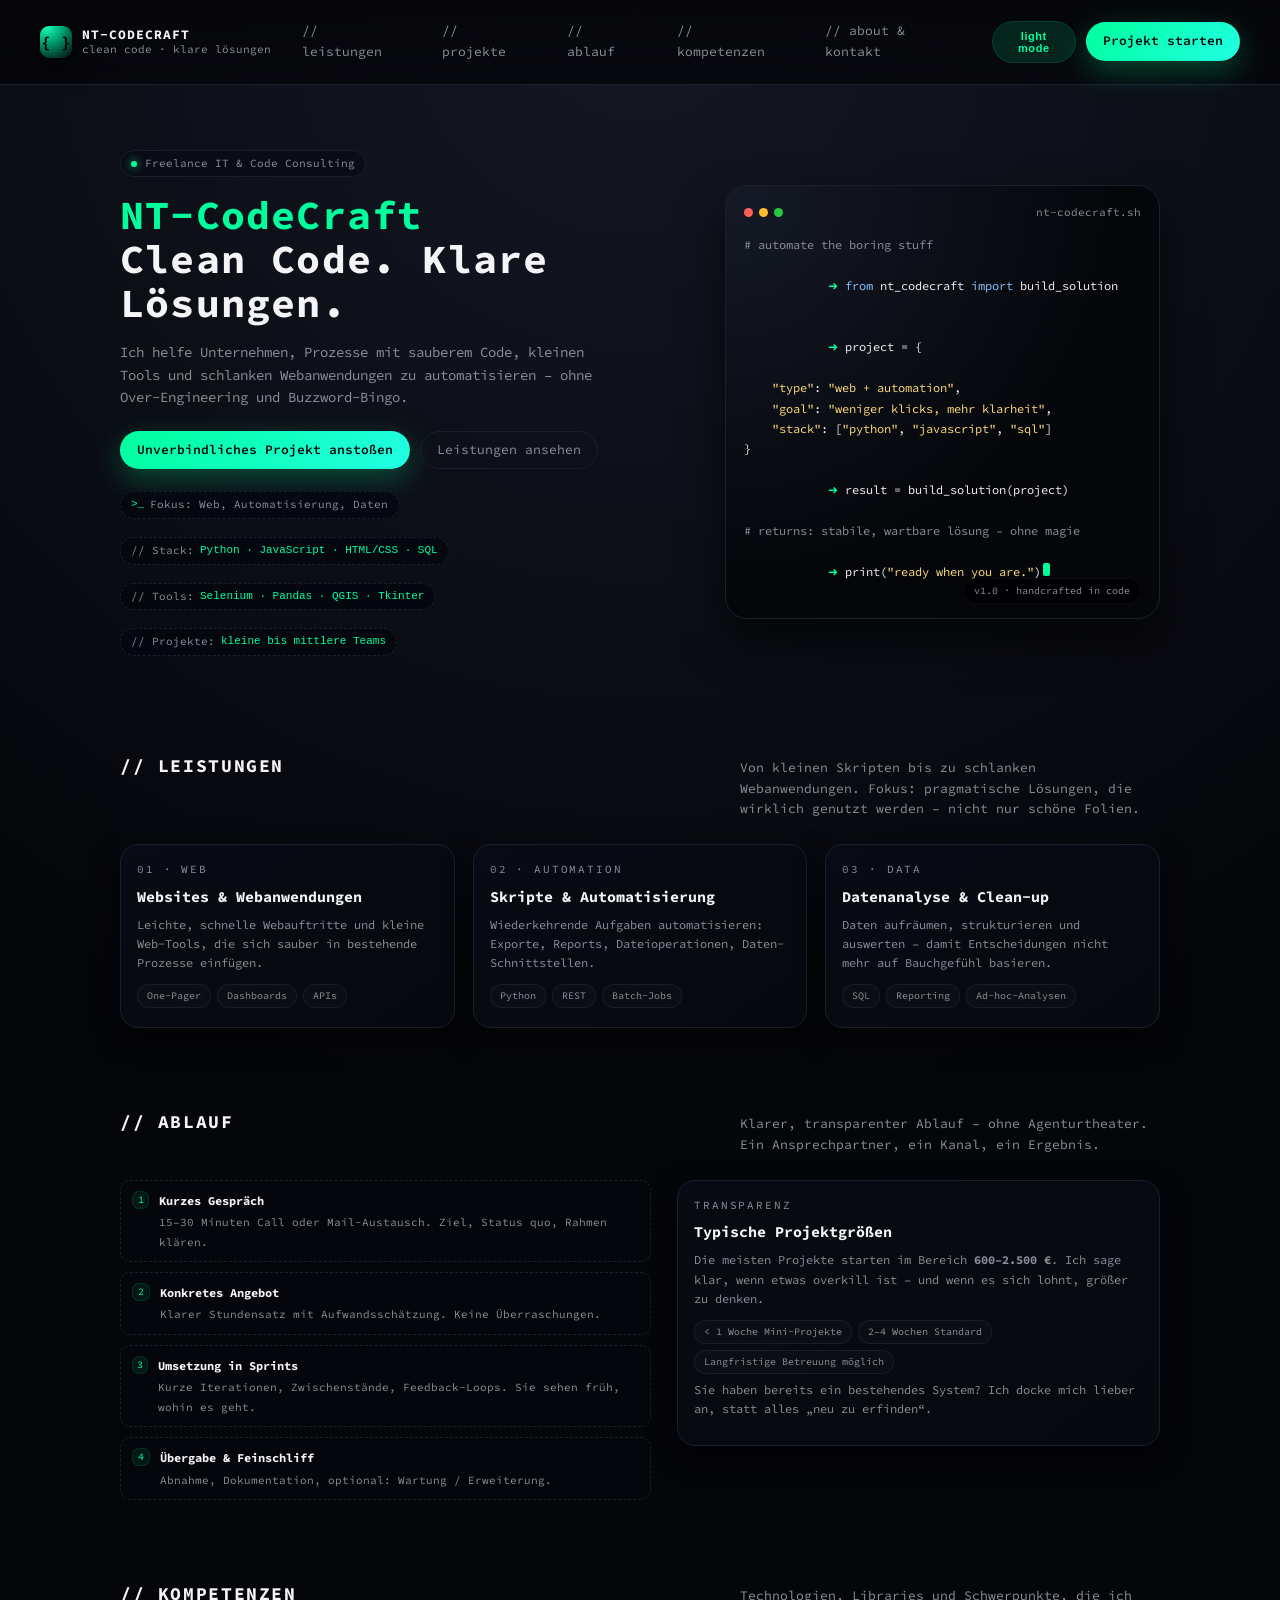
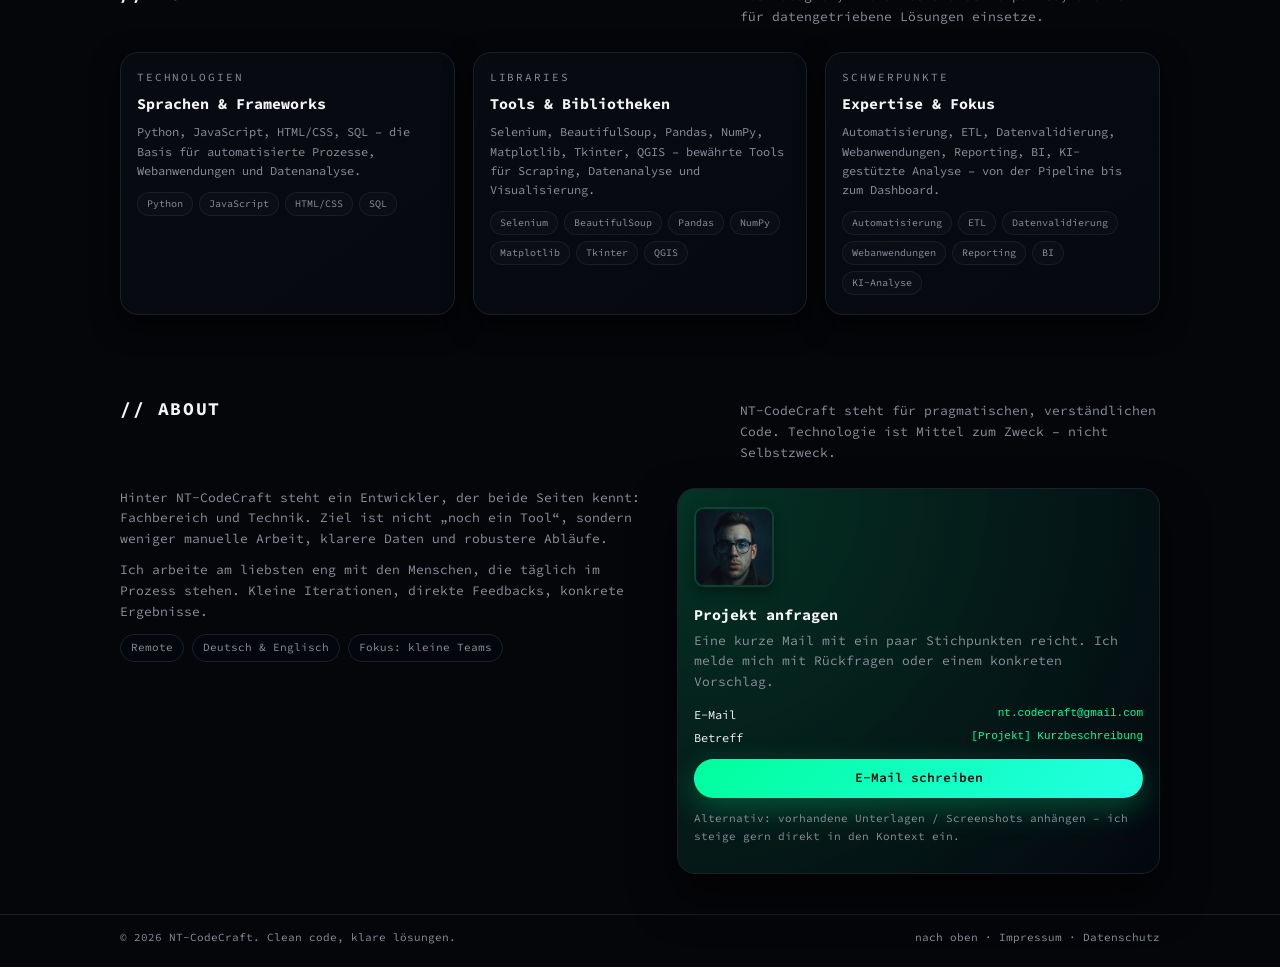
==== index.html @ ef944d5b "Add new 'projekte.html' page and enhance theme management in index.html Created a new 'projekte.html" ====
<!DOCTYPE html>
<html lang="de">
<head>
  <meta charset="UTF-8" />
  <title>NT-CodeCraft – Clean Code. Klare Lösungen.</title>
  <meta name="viewport" content="width=device-width, initial-scale=1" />
  <!-- Programmierer-Schriftart -->
  <link href="https://fonts.googleapis.com/css2?family=Source+Code+Pro:wght@300;400;500;600&display=swap" rel="stylesheet">

  <style>
    :root {
      --bg: #05060a;
      --bg-alt: #0c0f16;
      --accent: #00ff9c;
      --accent-soft: rgba(0, 255, 156, 0.12);
      --text: #f5f5f7;
      --muted: #8b8f9c;
      --border: #1b1f2b;
      --error: #ff4b81;
      --shadow-soft: 0 22px 45px rgba(0, 0, 0, 0.65);
      --radius-lg: 18px;
      --radius-md: 10px;
      --radius-pill: 999px;
      --container: 1080px;
    }

    [data-theme="light"] {
      --bg: #fafbfc;
      --bg-alt: #ffffff;
      --accent: #00875a;
      --accent-soft: rgba(0, 135, 90, 0.15);
      --text: #0f172a;
      --muted: #475569;
      --border: #cbd5e1;
      --error: #dc2626;
      --shadow-soft: 0 22px 45px rgba(0, 0, 0, 0.08);
    }

    * {
      box-sizing: border-box;
      margin: 0;
      padding: 0;
    }

    html, body {
      scroll-behavior: smooth;
      background: radial-gradient(circle at top, #141824 0, #05060a 42%);
      color: var(--text);
      font-family: "Source Code Pro", SFMono-Regular, Menlo, Monaco, Consolas, "Liberation Mono", "Courier New", monospace;
      transition: background 0.3s ease, color 0.3s ease;
    }

    [data-theme="light"] html,
    [data-theme="light"] body {
      background: radial-gradient(circle at top, #f0f4f8 0, #fafbfc 42%);
    }

    body {
      line-height: 1.6;
    }

    a {
      color: inherit;
      text-decoration: none;
    }

    img {
      max-width: 100%;
      display: block;
    }

    /* Layout */

    .container {
      max-width: var(--container);
      margin: 0 auto;
      padding: 0 20px;
    }

    header {
      position: sticky;
      top: 0;
      z-index: 20;
      backdrop-filter: blur(14px);
      background: linear-gradient(to bottom, rgba(5, 6, 10, 0.94), rgba(5, 6, 10, 0.78));
      border-bottom: 1px solid var(--border);
      transition: background 0.3s ease, border-color 0.3s ease;
    }

    header .container {
      max-width: 100%;
      padding: 0 40px;
    }

    [data-theme="light"] header {
      background: linear-gradient(to bottom, rgba(250, 251, 252, 0.94), rgba(250, 251, 252, 0.78));
    }

    .nav {
      display: flex;
      align-items: center;
      justify-content: space-between;
      padding: 14px 0;
      gap: 20px;
      min-width: 0;
    }

    .nav-left {
      display: flex;
      align-items: center;
      gap: 10px;
      flex-shrink: 0;
      min-width: 0;
    }

    .logo-mark {
      width: 32px;
      height: 32px;
      border-radius: 9px;
      background: radial-gradient(circle at 20% 0, #22ffc0, #00b07b 36%, #020308 100%);
      display: flex;
      align-items: center;
      justify-content: center;
      font-weight: 700;
      font-size: 16px;
      color: #020308;
      box-shadow: 0 0 0 1px rgba(0, 0, 0, 0.7), 0 10px 25px rgba(0, 0, 0, 0.7);
      cursor: pointer;
      transition: transform 0.2s ease-out;
      flex-shrink: 0;
      text-decoration: none;
      line-height: 1;
    }

    .logo-mark:hover {
      transform: scale(1.05);
    }

    .logo-text {
      display: flex;
      flex-direction: column;
      font-size: 13px;
      line-height: 1.2;
      cursor: pointer;
      transition: opacity 0.2s ease-out;
      text-decoration: none;
      flex-shrink: 0;
    }

    .logo-text:hover {
      opacity: 0.8;
    }

    .logo-text strong {
      letter-spacing: 0.08em;
      text-transform: uppercase;
    }

    .logo-text span {
      color: var(--muted);
      font-size: 11px;
    }

    .nav-links {
      display: flex;
      gap: 20px;
      font-size: 13px;
    }

    .nav-links a {
      padding: 6px 10px;
      border-radius: var(--radius-pill);
      color: var(--muted);
      border: 1px solid transparent;
      transition: 0.18s ease-out;
      text-transform: lowercase;
    }

    .nav-links a:hover {
      color: var(--text);
      border-color: var(--border);
      background: rgba(255, 255, 255, 0.02);
    }

    .nav-cta {
      display: flex;
      gap: 10px;
      align-items: center;
    }

    .theme-toggle {
      padding: 8px 16px;
      border-radius: var(--radius-pill);
      border: 1px solid var(--accent-soft);
      background: var(--accent-soft);
      color: var(--accent);
      display: flex;
      align-items: center;
      justify-content: center;
      cursor: pointer;
      transition: all 0.2s ease-out;
      font-size: 11px;
      text-transform: lowercase;
      font-weight: 600;
      letter-spacing: 0.05em;
      -webkit-tap-highlight-color: transparent;
    }

    .theme-toggle:hover {
      background: var(--accent);
      color: var(--bg);
      border-color: var(--accent);
      transform: translateY(-1px);
      box-shadow: 0 4px 12px rgba(0, 255, 156, 0.3);
    }

    [data-theme="light"] .theme-toggle {
      background: var(--accent-soft);
      color: var(--accent);
      border-color: var(--accent-soft);
    }

    [data-theme="light"] .theme-toggle:hover {
      background: var(--accent);
      color: var(--bg-alt);
      border-color: var(--accent);
      box-shadow: 0 4px 12px rgba(0, 135, 90, 0.3);
    }

    .btn {
      display: inline-flex;
      align-items: center;
      justify-content: center;
      padding: 8px 16px;
      border-radius: var(--radius-pill);
      font-size: 13px;
      border: 1px solid transparent;
      cursor: pointer;
      background: none;
      color: var(--text);
      transition: 0.2s ease-out;
      white-space: nowrap;
      -webkit-tap-highlight-color: transparent;
      touch-action: manipulation;
    }

    .btn-primary {
      background: linear-gradient(135deg, #00ff9c, #22ffe4);
      color: #020308;
      box-shadow: 0 10px 30px rgba(0, 255, 156, 0.26);
      font-weight: 600;
    }

    .btn-primary:hover {
      transform: translateY(-1px) scale(1.01);
      box-shadow: 0 15px 40px rgba(0, 255, 156, 0.32);
    }

    .btn-ghost {
      border-color: var(--border);
      color: var(--muted);
    }

    .btn-ghost:hover {
      background: rgba(255, 255, 255, 0.03);
      color: var(--text);
    }

    /* Hero */

    .hero {
      padding: 64px 0 56px;
    }

    .hero-grid {
      display: grid;
      grid-template-columns: minmax(0, 1.3fr) minmax(0, 1fr);
      gap: 40px;
      align-items: center;
    }

    .eyebrow {
      display: inline-flex;
      align-items: center;
      gap: 8px;
      padding: 4px 10px;
      border-radius: var(--radius-pill);
      font-size: 11px;
      border: 1px solid var(--border);
      color: var(--muted);
      background: rgba(9, 12, 22, 0.9);
      margin-bottom: 16px;
      transition: background 0.3s ease, border-color 0.3s ease;
    }

    [data-theme="light"] .eyebrow {
      background: rgba(240, 244, 248, 0.9);
    }

    .eyebrow-dot {
      width: 6px;
      height: 6px;
      border-radius: 999px;
      background: var(--accent);
      box-shadow: 0 0 10px rgba(0, 255, 156, 0.9);
    }

    .hero h1 {
      font-size: clamp(32px, 4vw, 40px);
      line-height: 1.1;
      margin-bottom: 16px;
      letter-spacing: 0.03em;
    }

    .hero h1 span {
      color: var(--accent);
    }

    .hero-sub {
      font-size: 14px;
      color: var(--muted);
      max-width: 480px;
      margin-bottom: 22px;
    }

    .hero-actions {
      display: flex;
      flex-wrap: wrap;
      gap: 10px;
      margin-bottom: 22px;
    }

    .hero-meta {
      display: flex;
      flex-wrap: wrap;
      gap: 18px;
      font-size: 11px;
      color: var(--muted);
    }

    .hero-meta span {
      display: inline-flex;
      align-items: center;
      gap: 6px;
      padding: 4px 10px;
      border-radius: var(--radius-pill);
      border: 1px dashed var(--border);
      background: rgba(4, 7, 15, 0.8);
      transition: background 0.3s ease, border-color 0.3s ease;
    }

    [data-theme="light"] .hero-meta span {
      background: rgba(241, 245, 249, 0.9);
    }

    .hero-meta code {
      font-size: 11px;
      color: var(--accent);
    }

    /* Hero terminal card */

    .hero-terminal {
      background: radial-gradient(circle at 0 0, #151a27, #05060a 65%);
      border-radius: 22px;
      border: 1px solid var(--border);
      box-shadow: var(--shadow-soft);
      padding: 18px 18px 16px;
      position: relative;
      overflow: hidden;
      transition: background 0.3s ease, border-color 0.3s ease, box-shadow 0.3s ease;
    }

    [data-theme="light"] .hero-terminal {
      background: radial-gradient(circle at 0 0, #e5e7eb, #fafbfc 65%);
    }

    .terminal-header {
      display: flex;
      align-items: center;
      justify-content: space-between;
      margin-bottom: 14px;
      font-size: 11px;
      color: var(--muted);
    }

    .traffic-lights {
      display: flex;
      gap: 6px;
    }

    .traffic-lights span {
      width: 9px;
      height: 9px;
      border-radius: 999px;
      background: #2a2f3e;
    }

    .traffic-lights span:nth-child(1) { background: #ff5f57; }
    .traffic-lights span:nth-child(2) { background: #febc2e; }
    .traffic-lights span:nth-child(3) { background: #28c840; }

    .terminal-body {
      font-size: 12px;
      line-height: 1.7;
      font-family: inherit;
    }

    .line {
      display: block;
      white-space: pre-wrap;
    }

    .prompt {
      color: var(--accent);
    }

    .comment {
      color: var(--muted);
    }

    .keyword {
      color: #8ac6ff;
    }

    [data-theme="light"] .keyword {
      color: #0369a1;
    }

    .string {
      color: #ffdd7c;
    }

    [data-theme="light"] .string {
      color: #b45309;
    }

    .accent {
      color: var(--accent);
    }

    .cursor {
      display: inline-block;
      width: 7px;
      height: 13px;
      background: var(--accent);
      margin-left: 2px;
      border-radius: 2px;
      animation: blink 1.1s steps(1) infinite;
    }

    [data-theme="light"] .cursor {
      background: var(--accent);
    }

    @keyframes blink {
      0%, 60% { opacity: 1; }
      61%, 100% { opacity: 0; }
    }

    .terminal-footer-badge {
      position: absolute;
      right: 18px;
      bottom: 14px;
      font-size: 10px;
      color: var(--muted);
      padding: 4px 10px;
      border-radius: var(--radius-pill);
      background: rgba(0, 0, 0, 0.68);
      border: 1px solid rgba(255, 255, 255, 0.04);
      transition: background 0.3s ease, border-color 0.3s ease, color 0.3s ease;
    }

    [data-theme="light"] .terminal-footer-badge {
      background: rgba(255, 255, 255, 0.85);
      border: 1px solid rgba(0, 0, 0, 0.08);
      color: var(--muted);
    }

    /* Sections */

    section {
      padding: 40px 0;
    }

    .section-header {
      display: flex;
      justify-content: space-between;
      align-items: baseline;
      gap: 12px;
      margin-bottom: 24px;
    }

    .section-title {
      font-size: 18px;
      letter-spacing: 0.09em;
      text-transform: uppercase;
    }

    .section-sub {
      font-size: 13px;
      color: var(--muted);
      max-width: 420px;
    }

    /* Services */

    .grid-3 {
      display: grid;
      grid-template-columns: repeat(3, minmax(0, 1fr));
      gap: 18px;
    }

    .card {
      border-radius: var(--radius-lg);
      border: 1px solid var(--border);
      background: linear-gradient(145deg, rgba(9, 11, 20, 0.96), rgba(6, 9, 15, 0.96));
      padding: 16px 16px 15px;
      box-shadow: 0 10px 28px rgba(0, 0, 0, 0.7);
      position: relative;
      overflow: hidden;
      transition: background 0.3s ease, border-color 0.3s ease, box-shadow 0.3s ease;
    }

    [data-theme="light"] .card {
      background: linear-gradient(145deg, rgba(255, 255, 255, 0.96), rgba(250, 251, 252, 0.96));
      box-shadow: 0 10px 28px rgba(0, 0, 0, 0.08);
    }

    .card::before {
      content: "";
      position: absolute;
      inset: 0;
      background: radial-gradient(circle at 0 0, rgba(0, 255, 156, 0.12), transparent 60%);
      opacity: 0;
      transition: 0.26s ease-out;
      pointer-events: none;
    }

    .card:hover::before {
      opacity: 1;
    }

    .card-kicker {
      font-size: 11px;
      text-transform: uppercase;
      letter-spacing: 0.17em;
      color: var(--muted);
      margin-bottom: 6px;
    }

    .card h3 {
      font-size: 15px;
      margin-bottom: 6px;
    }

    .card p {
      font-size: 12px;
      color: var(--muted);
      margin-bottom: 12px;
    }

    .chip-row {
      display: flex;
      flex-wrap: wrap;
      gap: 6px;
      margin-bottom: 4px;
    }

    .chip {
      font-size: 10px;
      padding: 3px 9px;
      border-radius: var(--radius-pill);
      border: 1px solid rgba(255, 255, 255, 0.06);
      background: rgba(255, 255, 255, 0.02);
      color: var(--muted);
      transition: background 0.3s ease, border-color 0.3s ease, color 0.3s ease;
    }

    [data-theme="light"] .chip {
      border: 1px solid rgba(0, 0, 0, 0.08);
      background: rgba(0, 0, 0, 0.03);
    }

    .card-footer-link {
      font-size: 11px;
      color: var(--accent);
      display: inline-flex;
      align-items: center;
      gap: 5px;
    }

    /* Workflow */

    .workflow-list {
      display: grid;
      gap: 10px;
      font-size: 12px;
    }

    .workflow-item {
      display: flex;
      align-items: flex-start;
      gap: 10px;
      padding: 10px 11px;
      border-radius: var(--radius-md);
      border: 1px dashed var(--border);
      background: rgba(5, 7, 12, 0.9);
      transition: background 0.3s ease, border-color 0.3s ease;
    }

    [data-theme="light"] .workflow-item {
      background: rgba(250, 251, 252, 0.9);
    }

    .wf-step {
      width: 18px;
      height: 18px;
      border-radius: 7px;
      border: 1px solid var(--accent-soft);
      display: flex;
      align-items: center;
      justify-content: center;
      font-size: 10px;
      color: var(--accent);
      background: rgba(0, 255, 156, 0.07);
      transition: background 0.3s ease, border-color 0.3s ease, color 0.3s ease;
    }

    [data-theme="light"] .wf-step {
      background: rgba(0, 135, 90, 0.1);
    }

    .workflow-item strong {
      display: block;
      font-size: 12px;
      margin-bottom: 2px;
    }

    .workflow-item span {
      color: var(--muted);
      font-size: 11px;
    }

    /* About & contact */

    .two-col {
      display: grid;
      grid-template-columns: minmax(0, 1.1fr) minmax(0, 1fr);
      gap: 26px;
      align-items: flex-start;
    }

    .about-text {
      font-size: 13px;
      color: var(--muted);
    }

    .about-text p + p {
      margin-top: 10px;
    }

    .badge-row {
      display: flex;
      flex-wrap: wrap;
      gap: 8px;
      margin-top: 12px;
    }

    .badge {
      font-size: 11px;
      padding: 4px 10px;
      border-radius: var(--radius-pill);
      border: 1px solid var(--border);
      background: rgba(4, 7, 14, 0.9);
      color: var(--muted);
      transition: background 0.3s ease, border-color 0.3s ease, color 0.3s ease;
    }

    [data-theme="light"] .badge {
      background: rgba(241, 245, 249, 0.9);
    }

    .contact-card {
      border-radius: var(--radius-lg);
      border: 1px solid var(--border);
      background: radial-gradient(circle at 0 0, rgba(0, 255, 156, 0.18), rgba(4, 7, 14, 0.98));
      padding: 18px 16px 16px;
      box-shadow: var(--shadow-soft);
      font-size: 13px;
      transition: background 0.3s ease, border-color 0.3s ease, box-shadow 0.3s ease;
    }

    [data-theme="light"] .contact-card {
      background: radial-gradient(circle at 0 0, rgba(0, 176, 123, 0.12), rgba(255, 255, 255, 0.98));
    }

    .contact-portrait {
      width: 80px;
      height: 80px;
      border-radius: var(--radius-md);
      object-fit: cover;
      object-position: center 15%;
      margin-bottom: 16px;
      border: 2px solid var(--accent-soft);
      box-shadow: 0 4px 12px rgba(0, 0, 0, 0.4);
    }

    .contact-card h3 {
      font-size: 15px;
      margin-bottom: 4px;
    }

    .contact-card p {
      color: var(--muted);
      margin-bottom: 12px;
    }

    .contact-meta {
      font-size: 12px;
      display: grid;
      gap: 4px;
      margin-bottom: 12px;
    }

    .contact-meta span {
      display: flex;
      justify-content: space-between;
      gap: 12px;
    }

    .contact-meta code {
      color: var(--accent);
      font-size: 11px;
    }

    .hint {
      font-size: 11px;
      color: var(--muted);
      margin-top: 6px;
    }

    footer {
      border-top: 1px solid var(--border);
      padding: 14px 0 20px;
      font-size: 11px;
      color: var(--muted);
    }

    footer .footer-inner {
      display: flex;
      align-items: center;
      justify-content: space-between;
      flex-wrap: wrap;
      gap: 10px;
    }

    footer a {
      color: var(--muted);
    }

    footer a:hover {
      color: var(--accent);
    }

    /* Responsive */

    @media (max-width: 880px) {
      .hero-grid,
      .grid-3,
      .two-col {
        grid-template-columns: 1fr;
      }

      .nav-links {
        display: none;
      }

      .hero {
        padding-top: 40px;
        padding-bottom: 40px;
      }

      .hero-grid {
        gap: 30px;
      }

      .section-header {
        flex-direction: column;
        align-items: flex-start;
        gap: 8px;
      }

      .section-sub {
        max-width: 100%;
      }

      .container {
        padding: 0 16px;
      }

      header .container {
        padding: 0 20px;
      }

      section {
        padding: 32px 0;
      }
    }

    @media (max-width: 520px) {
      .hero-actions {
        flex-direction: column;
        align-items: stretch;
      }

      .hero-actions .btn {
        width: 100%;
        justify-content: center;
        padding: 10px 20px;
        font-size: 14px;
      }

      .nav {
        padding: 10px 0;
      }

      .nav-left {
        flex: 1;
        min-width: 0;
      }

      .nav-cta {
        flex-shrink: 0;
      }

      .nav-cta .btn {
        font-size: 12px;
        padding: 8px 14px;
        white-space: nowrap;
      }

      .theme-toggle {
        padding: 6px 12px;
        font-size: 10px;
      }

      .logo-text {
        font-size: 11px;
      }

      .logo-text span {
        font-size: 10px;
      }

      .hero {
        padding: 32px 0 28px;
      }

      .hero h1 {
        font-size: clamp(24px, 6vw, 32px);
        margin-bottom: 12px;
      }

      .hero-sub {
        font-size: 13px;
        margin-bottom: 18px;
      }

      .hero-meta {
        flex-direction: column;
        gap: 8px;
      }

      .hero-meta span {
        font-size: 10px;
        padding: 6px 12px;
      }

      .hero-terminal {
        padding: 14px 14px 12px;
        border-radius: 16px;
        overflow-x: auto;
        -webkit-overflow-scrolling: touch;
      }

      .terminal-body {
        font-size: 11px;
        line-height: 1.6;
        word-break: break-word;
      }

      .terminal-body .line {
        overflow-wrap: break-word;
        word-wrap: break-word;
      }

      .section-title {
        font-size: 16px;
      }

      .section-sub {
        font-size: 12px;
      }

      .card {
        padding: 14px 14px 13px;
      }

      .card h3 {
        font-size: 14px;
      }

      .card p {
        font-size: 11px;
      }

      .chip {
        font-size: 9px;
        padding: 2px 8px;
      }

      .workflow-item {
        padding: 12px;
        font-size: 11px;
      }

      .workflow-item strong {
        font-size: 11px;
      }

      .workflow-item span {
        font-size: 10px;
      }

      .about-text {
        font-size: 12px;
      }

      .contact-card {
        padding: 16px 14px 14px;
        font-size: 12px;
      }

      .contact-portrait {
        width: 64px;
        height: 64px;
        margin-bottom: 12px;
      }

      .contact-card h3 {
        font-size: 14px;
      }

      .contact-card p {
        font-size: 11px;
      }

      .contact-meta {
        font-size: 11px;
      }

      .contact-meta code {
        font-size: 10px;
        word-break: break-all;
        hyphens: auto;
      }

      .contact-meta span {
        flex-direction: column;
        align-items: flex-start;
        gap: 4px;
      }

      .btn-primary {
        padding: 10px 20px;
        font-size: 14px;
      }

      .footer-inner {
        flex-direction: column;
        align-items: flex-start;
        gap: 8px;
      }

      footer {
        font-size: 10px;
      }

      .grid-3 {
        gap: 14px;
      }

      .two-col {
        gap: 20px;
      }

      .badge {
        font-size: 10px;
        padding: 3px 8px;
      }

      .badge-row {
        gap: 6px;
      }
    }

    @media (max-width: 380px) {
      .container {
        padding: 0 12px;
      }

      .hero h1 {
        font-size: 22px;
      }

      .logo-text strong {
        font-size: 10px;
      }

      .logo-text span {
        display: none;
      }

      .nav-cta .btn {
        font-size: 11px;
        padding: 7px 10px;
      }

      .theme-toggle {
        padding: 5px 10px;
        font-size: 9px;
      }
    }
  </style>
</head>
<body>

  <!-- HEADER -->
  <header>
    <div class="container">
      <div class="nav">
        <div class="nav-left">
          <a href="#top" class="logo-mark">{ }</a>
          <a href="#top" class="logo-text">
            <strong>NT-CODECRAFT</strong>
            <span>clean code · klare lösungen</span>
          </a>
        </div>
        <nav class="nav-links">
          <a href="#leistungen">// leistungen</a>
          <a href="projekte.html">// projekte</a>
          <a href="#ablauf">// ablauf</a>
          <a href="#kompetenzen">// kompetenzen</a>
          <a href="#about">// about &amp; kontakt</a>
        </nav>
        <div class="nav-cta">
          <button class="theme-toggle" id="themeToggle" aria-label="Theme wechseln" title="Theme wechseln">
            <span id="themeText">dark mode</span>
          </button>
          <a href="#kontakt" class="btn btn-primary">Projekt starten</a>
        </div>
      </div>
    </div>
  </header>

  <!-- HERO -->
  <section class="hero" id="top">
    <div class="container hero-grid">
      <div>
        <div class="eyebrow">
          <span class="eyebrow-dot"></span>
          <span>Freelance IT &amp; Code Consulting</span>
        </div>

        <h1>
          <span>NT-CodeCraft</span><br/>
          Clean Code. Klare Lösungen.
        </h1>

        <p class="hero-sub">
          Ich helfe Unternehmen, Prozesse mit sauberem Code, kleinen Tools und schlanken Webanwendungen zu automatisieren – ohne
          Over-Engineering und Buzzword-Bingo.
        </p>

        <div class="hero-actions">
          <a href="#kontakt" class="btn btn-primary">Unverbindliches Projekt anstoßen</a>
          <a href="#leistungen" class="btn btn-ghost">Leistungen ansehen</a>
        </div>

        <div class="hero-meta">
          <span><code>&gt;_</code> Fokus: Web, Automatisierung, Daten</span>
          <span>// Stack: <code>Python · JavaScript · HTML/CSS · SQL</code></span>
          <span>// Tools: <code>Selenium · Pandas · QGIS · Tkinter</code></span>
          <span>// Projekte: <code>kleine bis mittlere Teams</code></span>
        </div>
      </div>

      <aside class="hero-terminal" aria-label="Code-Beispiel">
        <div class="terminal-header">
          <div class="traffic-lights">
            <span></span><span></span><span></span>
          </div>
          <span>nt-codecraft.sh</span>
        </div>
        <div class="terminal-body">
          <span class="line comment"># automate the boring stuff</span>
          <span class="line">
            <span class="prompt">➜</span> <span class="keyword">from</span> nt_codecraft <span class="keyword">import</span> build_solution
          </span>
          <span class="line">
            <span class="prompt">➜</span> project = {
          </span>
          <span class="line">    <span class="string">"type"</span>: <span class="string">"web + automation"</span>,</span>
          <span class="line">    <span class="string">"goal"</span>: <span class="string">"weniger klicks, mehr klarheit"</span>,</span>
          <span class="line">    <span class="string">"stack"</span>: [<span class="string">"python"</span>, <span class="string">"javascript"</span>, <span class="string">"sql"</span>]</span>
          <span class="line">}</span>
          <span class="line">
            <span class="prompt">➜</span> result = build_solution(project)
          </span>
          <span class="line comment"># returns: stabile, wartbare lösung – ohne magie</span>
          <span class="line">
            <span class="prompt">➜</span> print(<span class="string">"ready when you are."</span>)<span class="cursor"></span>
          </span>
        </div>
        <div class="terminal-footer-badge">
          v1.0 · handcrafted in code
        </div>
      </aside>
    </div>
  </section>

  <!-- LEISTUNGEN -->
  <section id="leistungen">
    <div class="container">
      <div class="section-header">
        <h2 class="section-title">// Leistungen</h2>
        <p class="section-sub">
          Von kleinen Skripten bis zu schlanken Webanwendungen. Fokus: pragmatische Lösungen, die wirklich genutzt werden – nicht
          nur schöne Folien.
        </p>
      </div>

      <div class="grid-3">
        <article class="card">
          <div class="card-kicker">01 · Web</div>
          <h3>Websites &amp; Webanwendungen</h3>
          <p>
            Leichte, schnelle Webauftritte und kleine Web-Tools, die sich sauber in bestehende Prozesse einfügen.
          </p>
          <div class="chip-row">
            <span class="chip">One-Pager</span>
            <span class="chip">Dashboards</span>
            <span class="chip">APIs</span>
          </div>
        </article>

        <article class="card">
          <div class="card-kicker">02 · Automation</div>
          <h3>Skripte &amp; Automatisierung</h3>
          <p>
            Wiederkehrende Aufgaben automatisieren: Exporte, Reports, Dateioperationen, Daten-Schnittstellen.
          </p>
          <div class="chip-row">
            <span class="chip">Python</span>
            <span class="chip">REST</span>
            <span class="chip">Batch-Jobs</span>
          </div>
        </article>

        <article class="card">
          <div class="card-kicker">03 · Data</div>
          <h3>Datenanalyse &amp; Clean-up</h3>
          <p>
            Daten aufräumen, strukturieren und auswerten – damit Entscheidungen nicht mehr auf Bauchgefühl basieren.
          </p>
          <div class="chip-row">
            <span class="chip">SQL</span>
            <span class="chip">Reporting</span>
            <span class="chip">Ad-hoc-Analysen</span>
          </div>
        </article>
      </div>
    </div>
  </section>

  <!-- ABLAUF -->
  <section id="ablauf">
    <div class="container">
      <div class="section-header">
        <h2 class="section-title">// Ablauf</h2>
        <p class="section-sub">
          Klarer, transparenter Ablauf – ohne Agenturtheater. Ein Ansprechpartner, ein Kanal, ein Ergebnis.
        </p>
      </div>

      <div class="two-col">
        <div class="workflow-list">
          <div class="workflow-item">
            <div class="wf-step">1</div>
            <div>
              <strong>Kurzes Gespräch</strong>
              <span>15–30 Minuten Call oder Mail-Austausch. Ziel, Status quo, Rahmen klären.</span>
            </div>
          </div>
          <div class="workflow-item">
            <div class="wf-step">2</div>
            <div>
              <strong>Konkretes Angebot</strong>
              <span>Klarer Stundensatz mit Aufwandsschätzung. Keine Überraschungen.</span>
            </div>
          </div>
          <div class="workflow-item">
            <div class="wf-step">3</div>
            <div>
              <strong>Umsetzung in Sprints</strong>
              <span>Kurze Iterationen, Zwischenstände, Feedback-Loops. Sie sehen früh, wohin es geht.</span>
            </div>
          </div>
          <div class="workflow-item">
            <div class="wf-step">4</div>
            <div>
              <strong>Übergabe &amp; Feinschliff</strong>
              <span>Abnahme, Dokumentation, optional: Wartung / Erweiterung.</span>
            </div>
          </div>
        </div>

        <div class="card">
          <div class="card-kicker">Transparenz</div>
          <h3>Typische Projektgrößen</h3>
          <p>
            Die meisten Projekte starten im Bereich <strong>600–2.500&nbsp;€</strong>. Ich sage klar, wenn etwas
            overkill ist – und wenn es sich lohnt, größer zu denken.
          </p>
          <div class="chip-row">
            <span class="chip">&lt; 1 Woche Mini-Projekte</span>
            <span class="chip">2–4 Wochen Standard</span>
            <span class="chip">Langfristige Betreuung möglich</span>
          </div>
          <p class="hint">
            Sie haben bereits ein bestehendes System? Ich docke mich lieber an, statt alles „neu zu erfinden“.
          </p>
        </div>
      </div>
    </div>
  </section>

  <!-- KOMPETENZEN -->
  <section id="kompetenzen">
    <div class="container">
      <div class="section-header">
        <h2 class="section-title">// Kompetenzen</h2>
        <p class="section-sub">
          Technologien, Libraries und Schwerpunkte, die ich für datengetriebene Lösungen einsetze.
        </p>
      </div>

      <div class="grid-3">
        <article class="card">
          <div class="card-kicker">Technologien</div>
          <h3>Sprachen &amp; Frameworks</h3>
          <p>
            Python, JavaScript, HTML/CSS, SQL – die Basis für automatisierte Prozesse, Webanwendungen und Datenanalyse.
          </p>
          <div class="chip-row">
            <span class="chip">Python</span>
            <span class="chip">JavaScript</span>
            <span class="chip">HTML/CSS</span>
            <span class="chip">SQL</span>
          </div>
        </article>

        <article class="card">
          <div class="card-kicker">Libraries</div>
          <h3>Tools &amp; Bibliotheken</h3>
          <p>
            Selenium, BeautifulSoup, Pandas, NumPy, Matplotlib, Tkinter, QGIS – bewährte Tools für Scraping, Datenanalyse und Visualisierung.
          </p>
          <div class="chip-row">
            <span class="chip">Selenium</span>
            <span class="chip">BeautifulSoup</span>
            <span class="chip">Pandas</span>
            <span class="chip">NumPy</span>
            <span class="chip">Matplotlib</span>
            <span class="chip">Tkinter</span>
            <span class="chip">QGIS</span>
          </div>
        </article>

        <article class="card">
          <div class="card-kicker">Schwerpunkte</div>
          <h3>Expertise &amp; Fokus</h3>
          <p>
            Automatisierung, ETL, Datenvalidierung, Webanwendungen, Reporting, BI, KI-gestützte Analyse – von der Pipeline bis zum Dashboard.
          </p>
          <div class="chip-row">
            <span class="chip">Automatisierung</span>
            <span class="chip">ETL</span>
            <span class="chip">Datenvalidierung</span>
            <span class="chip">Webanwendungen</span>
            <span class="chip">Reporting</span>
            <span class="chip">BI</span>
            <span class="chip">KI-Analyse</span>
          </div>
        </article>
      </div>
    </div>
  </section>

  <!-- ABOUT + KONTAKT -->
  <section id="about">
    <div class="container">
      <div class="section-header">
        <h2 class="section-title">// About</h2>
        <p class="section-sub">
          NT-CodeCraft steht für pragmatischen, verständlichen Code. Technologie ist Mittel zum Zweck – nicht Selbstzweck.
        </p>
      </div>

      <div class="two-col">
        <div class="about-text">
          <p>
            Hinter NT-CodeCraft steht ein Entwickler, der beide Seiten kennt: Fachbereich und Technik. Ziel ist nicht
            „noch ein Tool“, sondern weniger manuelle Arbeit, klarere Daten und robustere Abläufe.
          </p>
          <p>
            Ich arbeite am liebsten eng mit den Menschen, die täglich im Prozess stehen. Kleine Iterationen, direkte Feedbacks, konkrete Ergebnisse.
          </p>
          <div class="badge-row">
            <span class="badge">Remote</span>
            <span class="badge">Deutsch &amp; Englisch</span>
            <span class="badge">Fokus: kleine Teams</span>
          </div>
        </div>

        <section id="kontakt" class="contact-card">
          <img src="portrait.png" alt="Portrait" class="contact-portrait" />
          <h3>Projekt anfragen</h3>
          <p>
            Eine kurze Mail mit ein paar Stichpunkten reicht. Ich melde mich mit Rückfragen oder einem konkreten Vorschlag.
          </p>

          <div class="contact-meta">
            <span>
              <span>E-Mail</span>
              <code>nt.codecraft@gmail.com</code>
            </span>
            <span>
              <span>Betreff</span>
              <code>[Projekt] Kurzbeschreibung</code>
            </span>
          </div>

           <a href="mailto:nt.codecraft@gmail.com?subject=%5BProjekt%5D%20NT-CodeCraft&body=Kurzbeschreibung%20Ihres%20Projekts%3A%0A-%20Was%20soll%20gel%C3%B6st%20werden%3F%0A-%20Bis%20wann%3F%0A-%20Technisches%20Umfeld%3F" class="btn btn-primary" style="width:100%; text-align:center; margin-bottom:6px;">
             E-Mail schreiben
           </a>
          <p class="hint">
            Alternativ: vorhandene Unterlagen / Screenshots anhängen – ich steige gern direkt in den Kontext ein.
          </p>
        </section>
      </div>
    </div>
  </section>

  <!-- FOOTER -->
  <footer>
    <div class="container footer-inner">
      <span>© <span id="year"></span> NT-CodeCraft. Clean code, klare lösungen.</span>
      <span>
        <a href="#top">nach oben</a> · 
        <a href="impressum.html">Impressum</a> · 
        <a href="datenschutz.html">Datenschutz</a>
      </span>
    </div>
  </footer>

  <script>
    // Theme Management
    const themeToggle = document.getElementById('themeToggle');
    const themeText = document.getElementById('themeText');
    const html = document.documentElement;

    // Theme aus localStorage laden oder Dark Mode als Standard setzen
    const currentTheme = localStorage.getItem('theme') || 'dark';
    html.setAttribute('data-theme', currentTheme);
    if (themeText) {
      themeText.textContent = currentTheme === 'light' ? 'dark mode' : 'light mode';
    }

    // Theme Toggle Funktion
    if (themeToggle) {
      themeToggle.addEventListener('click', function() {
        const currentTheme = html.getAttribute('data-theme');
        const newTheme = currentTheme === 'dark' ? 'light' : 'dark';
        
        html.setAttribute('data-theme', newTheme);
        localStorage.setItem('theme', newTheme);
        if (themeText) {
          themeText.textContent = newTheme === 'light' ? 'dark mode' : 'light mode';
        }
      });
    }

    // Aktuelles Jahr automatisch setzen
    document.getElementById("year").textContent = new Date().getFullYear();

    // Scroll-Restoration deaktivieren, damit beim Neuladen nicht automatisch gescrollt wird
    if ('scrollRestoration' in history) {
      history.scrollRestoration = 'manual';
    }

    // Prüfen, ob es eine Navigation von einer anderen Seite ist (mit Hash)
    const hash = window.location.hash;
    const isNavigationFromOtherPage = sessionStorage.getItem('navigatedFromOtherPage') === 'true';
    
    // Offset für sticky Header
    const headerOffset = 80;

    function scrollToElement(element) {
      const elementPosition = element.getBoundingClientRect().top;
      const offsetPosition = elementPosition + window.pageYOffset - headerOffset;

      window.scrollTo({
        top: offsetPosition,
        behavior: 'smooth'
      });
    }

    window.addEventListener('load', function() {
      if (hash && isNavigationFromOtherPage) {
        // Wenn Hash vorhanden und von anderer Seite navigiert -> zum Hash scrollen
        setTimeout(function() {
          const target = document.querySelector(hash);
          if (target) {
            scrollToElement(target);
          }
        }, 100);
        // Flag zurücksetzen
        sessionStorage.removeItem('navigatedFromOtherPage');
      } else {
        // Beim Neuladen (F5) oder ohne Hash -> nach oben scrollen
        window.scrollTo(0, 0);
      }
    });

    // Smooth Scroll für Hash-Links beim Klick
    document.querySelectorAll('a[href^="#"]').forEach(anchor => {
      anchor.addEventListener('click', function (e) {
        const href = this.getAttribute('href');
        if (href !== '#' && href !== '#top') {
          e.preventDefault();
          const target = document.querySelector(href);
          if (target) {
            scrollToElement(target);
            // Hash in URL aktualisieren
            history.pushState(null, null, href);
          }
        } else {
          // Für #top oder # einfach nach oben scrollen
          e.preventDefault();
          window.scrollTo({
            top: 0,
            behavior: 'smooth'
          });
          // Hash aus URL entfernen
          history.pushState(null, null, window.location.pathname);
        }
      });
    });

    // Für Links zu anderen Seiten mit Hash: Flag setzen
    document.querySelectorAll('a[href*=".html#"], a[href*="index.html#"]').forEach(link => {
      link.addEventListener('click', function() {
        sessionStorage.setItem('navigatedFromOtherPage', 'true');
      });
    });
  </script>

</body>
</html>
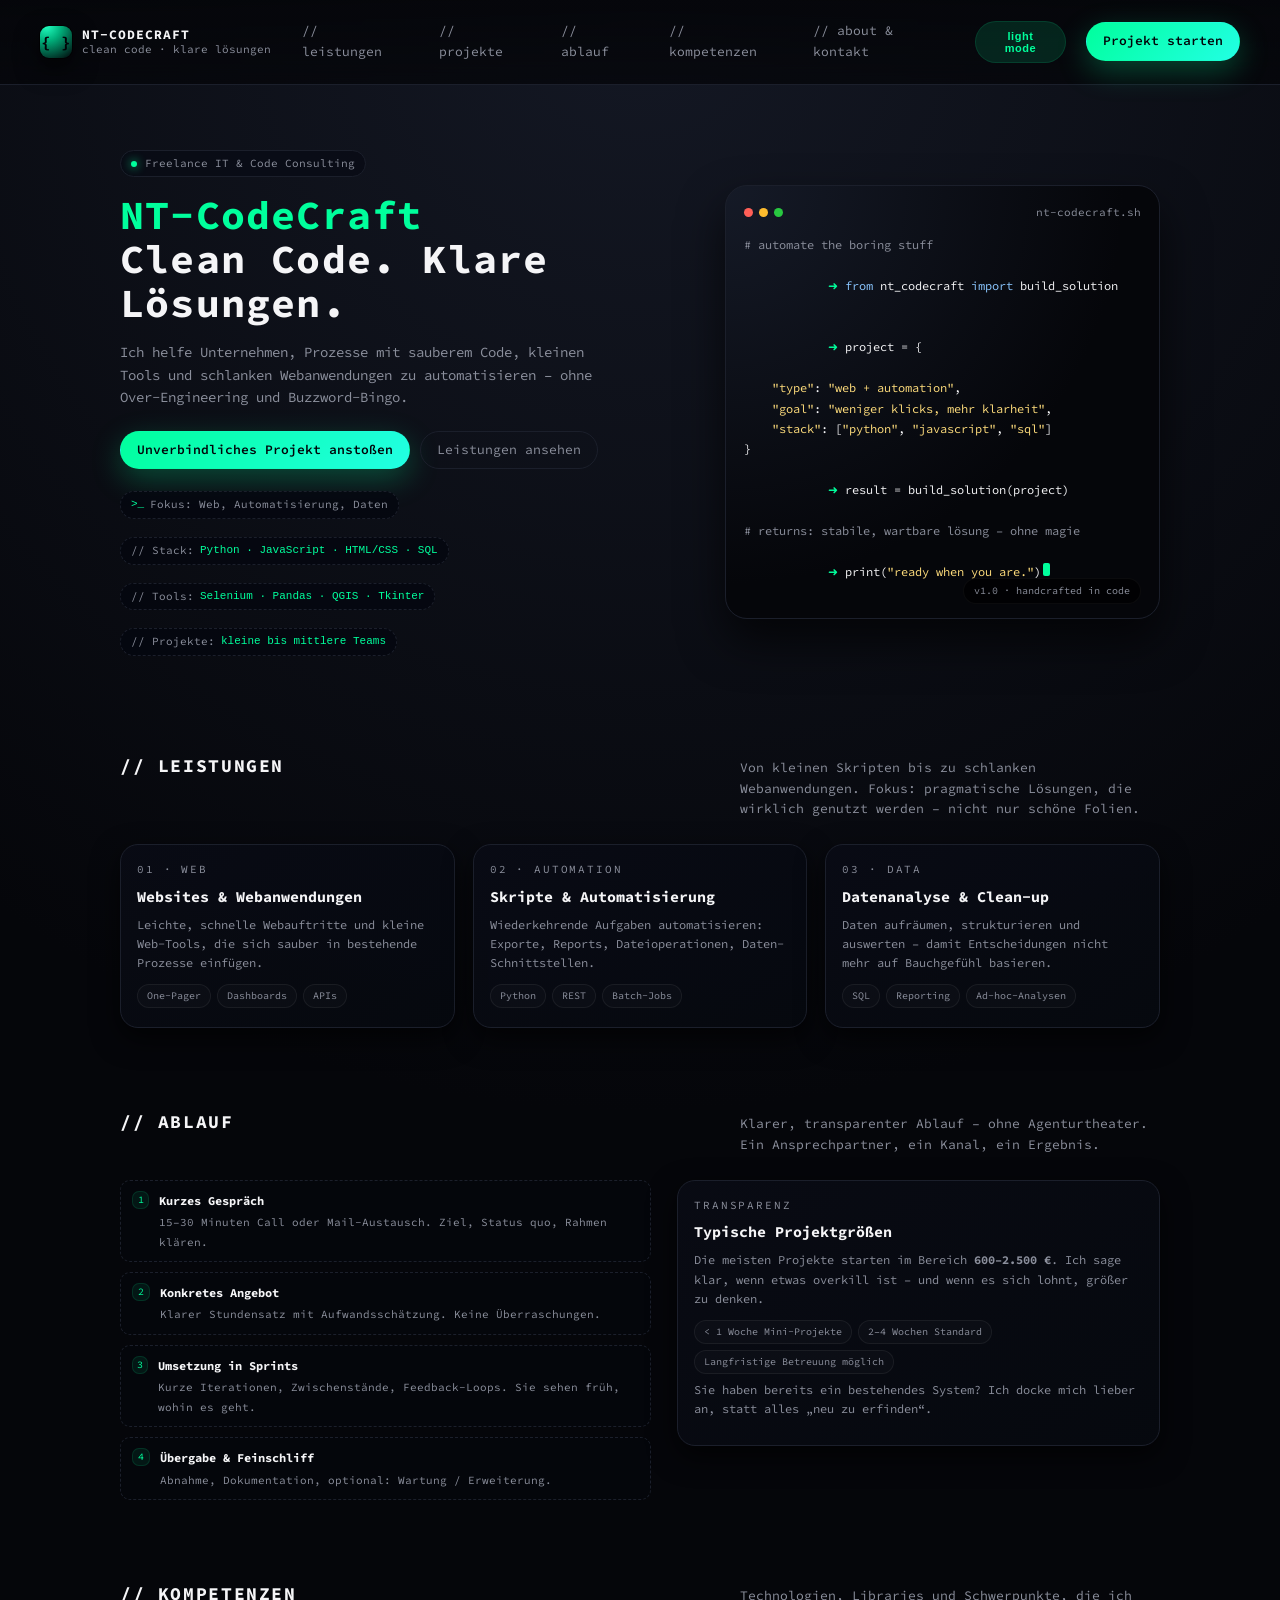
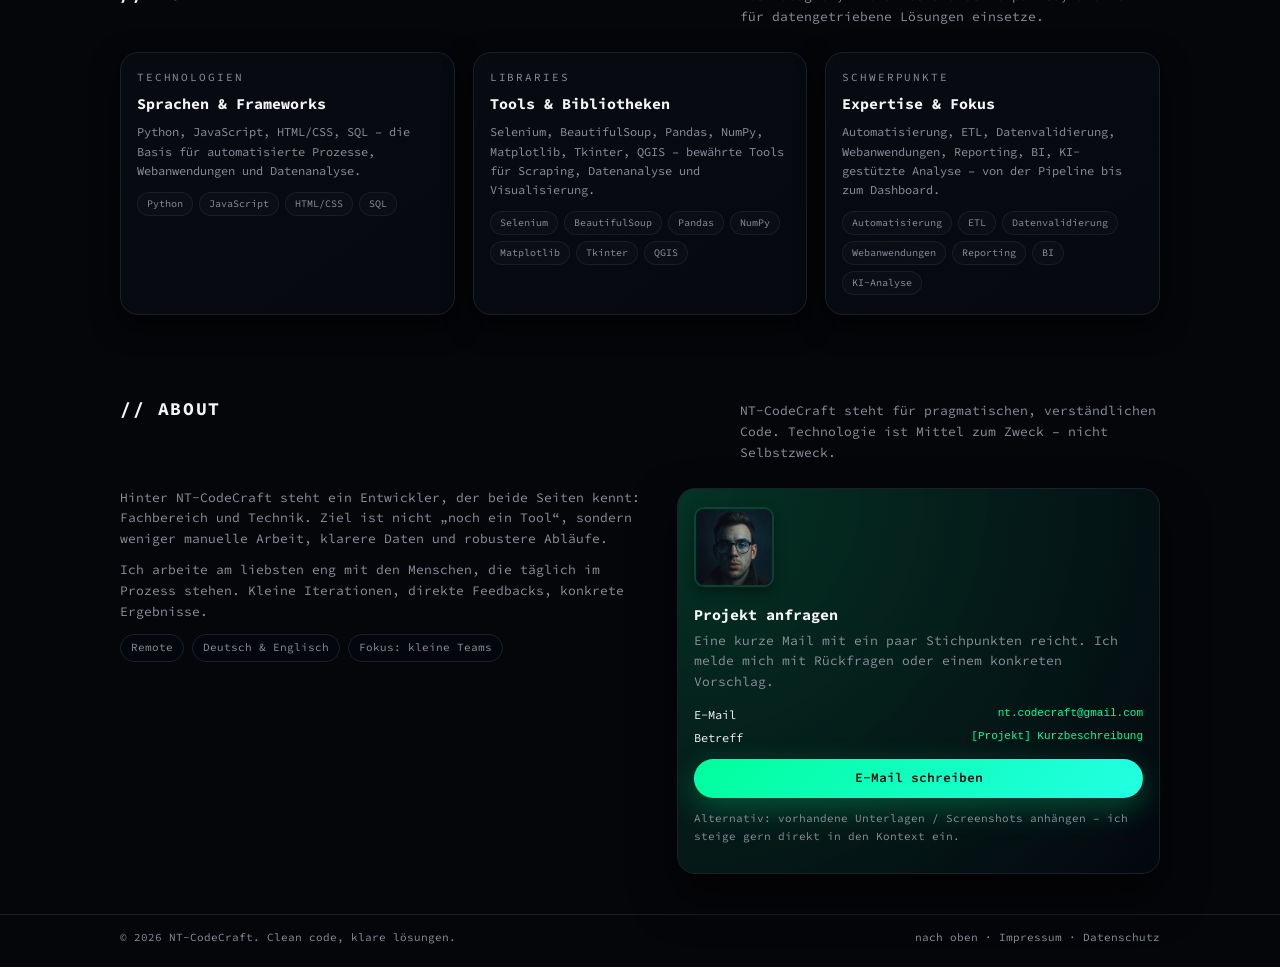
==== commit a7e2fd34: "Add mobile menu functionality and styles in index.html and projekte.html Implemented a mobile menu t" ====
--- a/index.html
+++ b/index.html
@@ -167,6 +167,103 @@
       font-size: 13px;
     }
 
+    .mobile-menu-toggle {
+      display: none;
+      width: 36px;
+      height: 36px;
+      border-radius: var(--radius-pill);
+      border: 1px solid var(--border);
+      background: rgba(255, 255, 255, 0.02);
+      color: var(--text);
+      cursor: pointer;
+      align-items: center;
+      justify-content: center;
+      flex-direction: column;
+      gap: 4px;
+      padding: 8px;
+      transition: all 0.2s ease-out;
+      -webkit-tap-highlight-color: transparent;
+    }
+
+    .mobile-menu-toggle:hover {
+      background: rgba(255, 255, 255, 0.05);
+      border-color: var(--accent-soft);
+    }
+
+    .mobile-menu-toggle span {
+      display: block;
+      width: 18px;
+      height: 2px;
+      background: currentColor;
+      border-radius: 2px;
+      transition: all 0.2s ease-out;
+    }
+
+    .mobile-menu-toggle.active span:nth-child(1) {
+      transform: rotate(45deg) translate(5px, 5px);
+    }
+
+    .mobile-menu-toggle.active span:nth-child(2) {
+      opacity: 0;
+    }
+
+    .mobile-menu-toggle.active span:nth-child(3) {
+      transform: rotate(-45deg) translate(5px, -5px);
+    }
+
+    .mobile-nav {
+      display: none;
+      position: absolute;
+      top: 100%;
+      left: 0;
+      right: 0;
+      background: var(--bg);
+      border-bottom: 1px solid var(--border);
+      padding: 20px;
+      flex-direction: column;
+      gap: 12px;
+      z-index: 10;
+    }
+
+    .mobile-nav.active {
+      display: flex;
+    }
+
+    .mobile-nav a {
+      padding: 12px 16px;
+      border-radius: var(--radius-md);
+      border: 1px solid var(--border);
+      background: rgba(255, 255, 255, 0.02);
+      color: var(--text);
+      font-size: 14px;
+      transition: all 0.2s ease-out;
+    }
+
+    .mobile-nav a:hover {
+      background: rgba(255, 255, 255, 0.05);
+      border-color: var(--accent-soft);
+    }
+
+    [data-theme="light"] .mobile-menu-toggle {
+      background: rgba(0, 0, 0, 0.02);
+    }
+
+    [data-theme="light"] .mobile-menu-toggle:hover {
+      background: rgba(0, 0, 0, 0.05);
+    }
+
+    [data-theme="light"] .mobile-nav {
+      background: var(--bg-alt);
+    }
+
+    [data-theme="light"] .mobile-nav a {
+      background: rgba(0, 0, 0, 0.02);
+    }
+
+    [data-theme="light"] .mobile-nav a:hover {
+      background: rgba(0, 0, 0, 0.05);
+    }
+
     .nav-links a {
       padding: 6px 10px;
       border-radius: var(--radius-pill);
@@ -776,6 +873,41 @@
         display: none;
       }
 
+      .mobile-menu-toggle {
+        display: flex;
+      }
+
+      header {
+        position: sticky;
+      }
+
+      header .container {
+        position: relative;
+      }
+
+      .nav {
+        flex-wrap: nowrap;
+      }
+
+      .nav-left {
+        flex: 1 1 auto;
+        min-width: 0;
+        max-width: calc(100% - 160px);
+      }
+
+      .nav-cta {
+        display: none;
+      }
+
+      .theme-toggle {
+        order: 2;
+      }
+
+      .mobile-menu-toggle {
+        order: 3;
+        margin-left: auto;
+      }
+
       .hero {
         padding-top: 40px;
         padding-bottom: 40px;
@@ -826,12 +958,20 @@
       }
 
       .nav-left {
-        flex: 1;
+        flex: 1 1 auto;
         min-width: 0;
+        max-width: calc(100% - 100px);
       }
 
       .nav-cta {
         flex-shrink: 0;
+        gap: 8px;
+      }
+
+      .mobile-menu-toggle {
+        flex-shrink: 0;
+        width: 32px;
+        height: 32px;
       }
 
       .nav-cta .btn {
@@ -1054,12 +1194,24 @@
           <a href="#kompetenzen">// kompetenzen</a>
           <a href="#about">// about &amp; kontakt</a>
         </nav>
+        <button class="theme-toggle" id="themeToggle" aria-label="Theme wechseln" title="Theme wechseln">
+          <span id="themeText">dark mode</span>
+        </button>
+        <button class="mobile-menu-toggle" id="mobileMenuToggle" aria-label="Menü öffnen" aria-expanded="false">
+          <span></span>
+          <span></span>
+          <span></span>
+        </button>
         <div class="nav-cta">
-          <button class="theme-toggle" id="themeToggle" aria-label="Theme wechseln" title="Theme wechseln">
-            <span id="themeText">dark mode</span>
-          </button>
           <a href="#kontakt" class="btn btn-primary">Projekt starten</a>
         </div>
+        <nav class="mobile-nav" id="mobileNav">
+          <a href="#leistungen">// leistungen</a>
+          <a href="projekte.html">// projekte</a>
+          <a href="#ablauf">// ablauf</a>
+          <a href="#kompetenzen">// kompetenzen</a>
+          <a href="#about">// about &amp; kontakt</a>
+        </nav>
       </div>
     </div>
   </header>
@@ -1402,6 +1554,28 @@
       });
     }
 
+    // Mobile Menu Toggle
+    const mobileMenuToggle = document.getElementById('mobileMenuToggle');
+    const mobileNav = document.getElementById('mobileNav');
+
+    if (mobileMenuToggle && mobileNav) {
+      mobileMenuToggle.addEventListener('click', function() {
+        const isActive = mobileNav.classList.contains('active');
+        mobileNav.classList.toggle('active');
+        mobileMenuToggle.classList.toggle('active');
+        mobileMenuToggle.setAttribute('aria-expanded', !isActive);
+      });
+
+      // Schließe Mobile-Menü beim Klick auf einen Link
+      mobileNav.querySelectorAll('a').forEach(link => {
+        link.addEventListener('click', function() {
+          mobileNav.classList.remove('active');
+          mobileMenuToggle.classList.remove('active');
+          mobileMenuToggle.setAttribute('aria-expanded', 'false');
+        });
+      });
+    }
+
     // Aktuelles Jahr automatisch setzen
     document.getElementById("year").textContent = new Date().getFullYear();
 
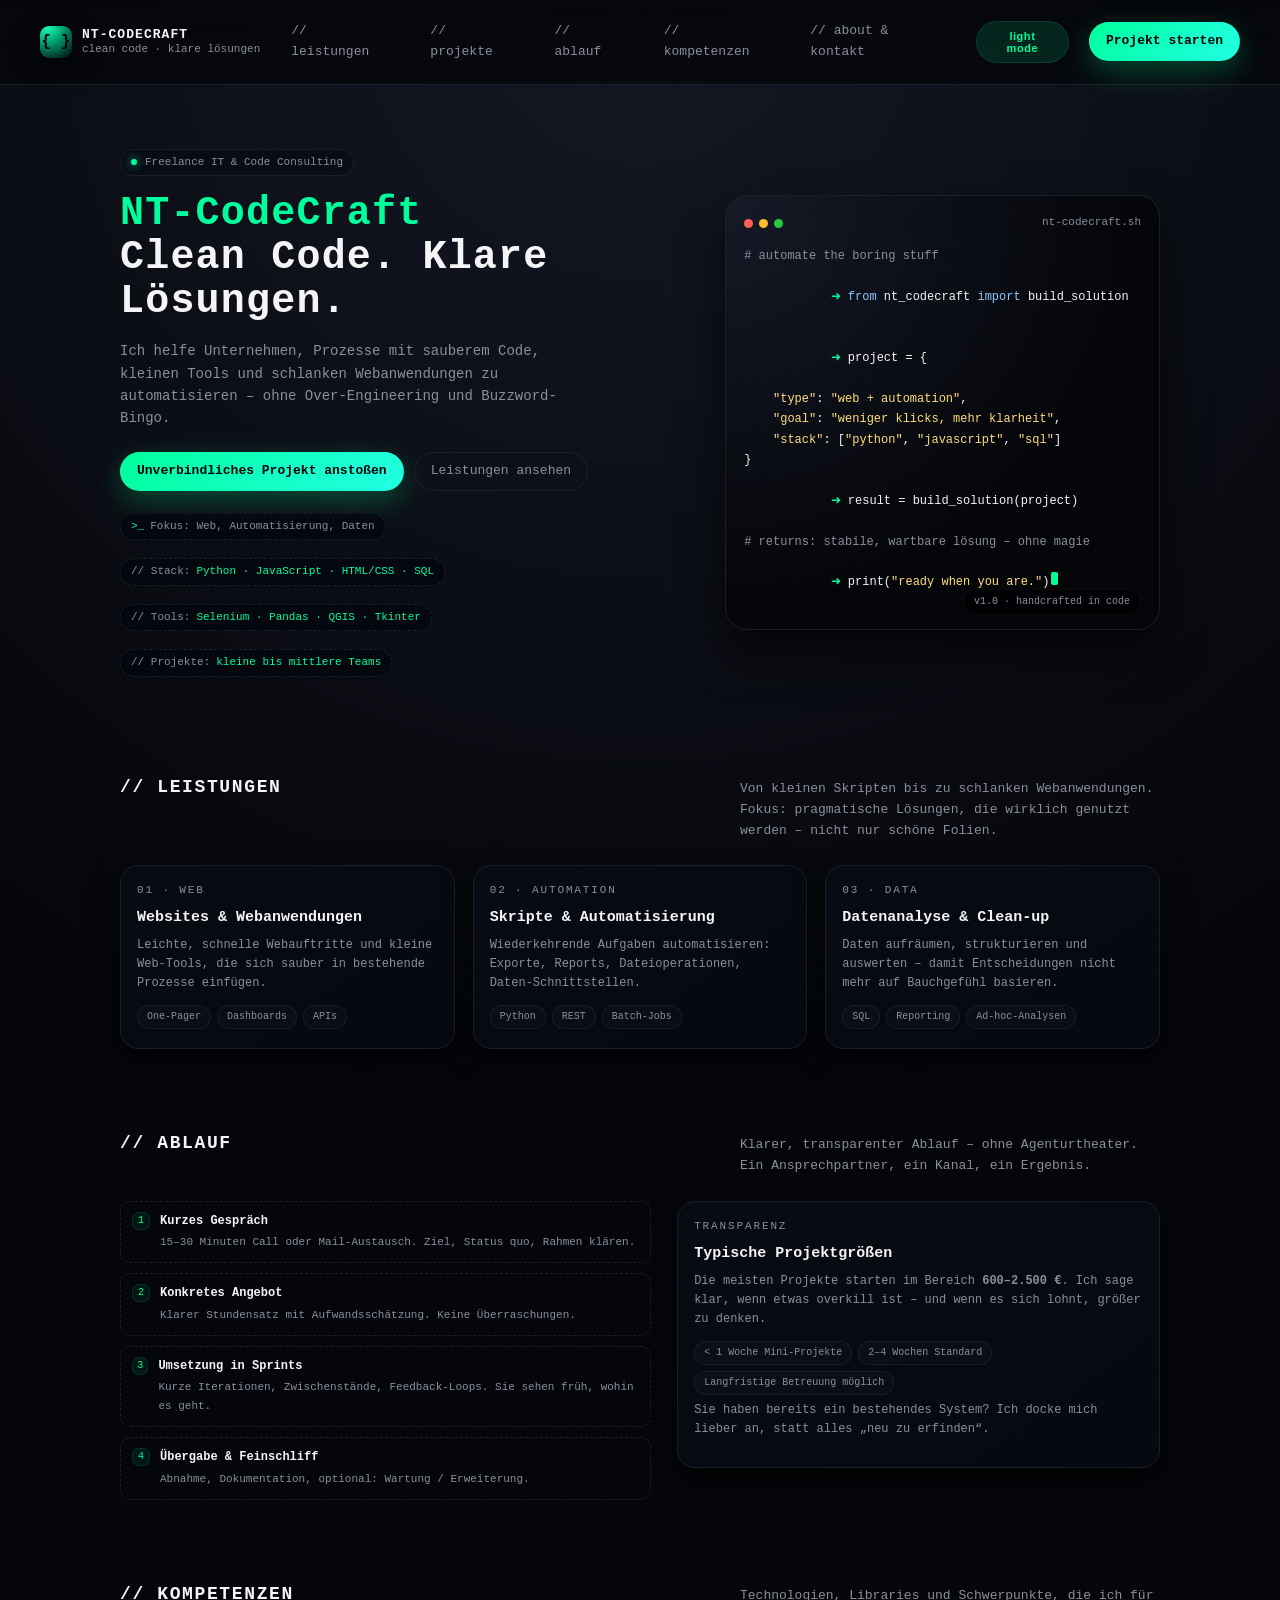
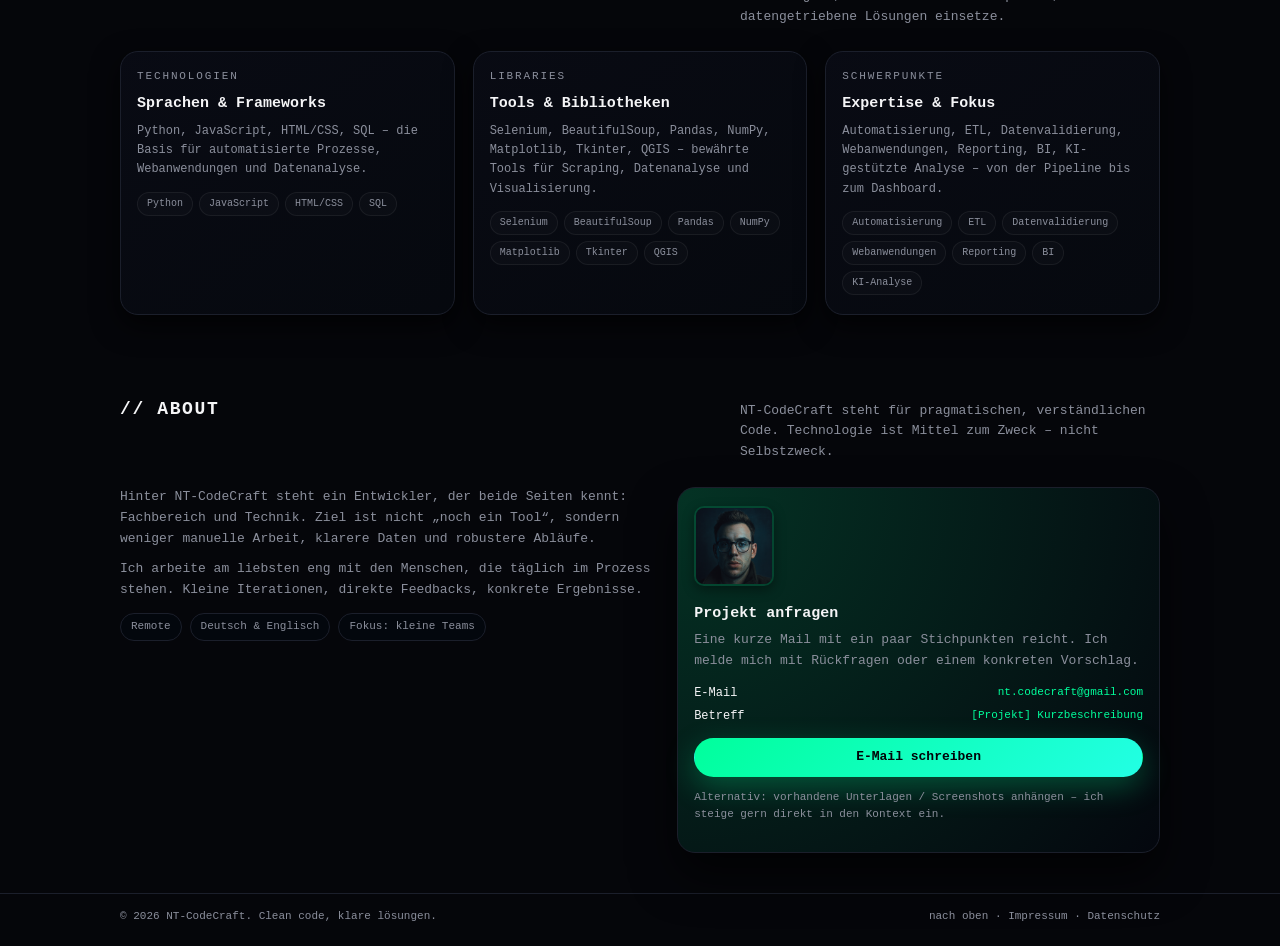
==== commit 0bb82bf1: "Harte Sicherheits- und Datenschutzfixes für die Website - Google Fonts entfernt (keine Third-Party-R" ====
--- a/index.html
+++ b/index.html
@@ -1,1655 +1,1664 @@
-<!DOCTYPE html>
-<html lang="de">
-<head>
-  <meta charset="UTF-8" />
-  <title>NT-CodeCraft – Clean Code. Klare Lösungen.</title>
-  <meta name="viewport" content="width=device-width, initial-scale=1" />
-  <!-- Programmierer-Schriftart -->
-  <link href="https://fonts.googleapis.com/css2?family=Source+Code+Pro:wght@300;400;500;600&display=swap" rel="stylesheet">
-
-  <style>
-    :root {
-      --bg: #05060a;
-      --bg-alt: #0c0f16;
-      --accent: #00ff9c;
-      --accent-soft: rgba(0, 255, 156, 0.12);
-      --text: #f5f5f7;
-      --muted: #8b8f9c;
-      --border: #1b1f2b;
-      --error: #ff4b81;
-      --shadow-soft: 0 22px 45px rgba(0, 0, 0, 0.65);
-      --radius-lg: 18px;
-      --radius-md: 10px;
-      --radius-pill: 999px;
-      --container: 1080px;
-    }
-
-    [data-theme="light"] {
-      --bg: #fafbfc;
-      --bg-alt: #ffffff;
-      --accent: #00875a;
-      --accent-soft: rgba(0, 135, 90, 0.15);
-      --text: #0f172a;
-      --muted: #475569;
-      --border: #cbd5e1;
-      --error: #dc2626;
-      --shadow-soft: 0 22px 45px rgba(0, 0, 0, 0.08);
-    }
-
-    * {
-      box-sizing: border-box;
-      margin: 0;
-      padding: 0;
-    }
-
-    html, body {
-      scroll-behavior: smooth;
-      background: radial-gradient(circle at top, #141824 0, #05060a 42%);
-      color: var(--text);
-      font-family: "Source Code Pro", SFMono-Regular, Menlo, Monaco, Consolas, "Liberation Mono", "Courier New", monospace;
-      transition: background 0.3s ease, color 0.3s ease;
-    }
-
-    [data-theme="light"] html,
-    [data-theme="light"] body {
-      background: radial-gradient(circle at top, #f0f4f8 0, #fafbfc 42%);
-    }
-
-    body {
-      line-height: 1.6;
-    }
-
-    a {
-      color: inherit;
-      text-decoration: none;
-    }
-
-    img {
-      max-width: 100%;
-      display: block;
-    }
-
-    /* Layout */
-
-    .container {
-      max-width: var(--container);
-      margin: 0 auto;
-      padding: 0 20px;
-    }
-
-    header {
-      position: sticky;
-      top: 0;
-      z-index: 20;
-      backdrop-filter: blur(14px);
-      background: linear-gradient(to bottom, rgba(5, 6, 10, 0.94), rgba(5, 6, 10, 0.78));
-      border-bottom: 1px solid var(--border);
-      transition: background 0.3s ease, border-color 0.3s ease;
-    }
-
-    header .container {
-      max-width: 100%;
-      padding: 0 40px;
-    }
-
-    [data-theme="light"] header {
-      background: linear-gradient(to bottom, rgba(250, 251, 252, 0.94), rgba(250, 251, 252, 0.78));
-    }
-
-    .nav {
-      display: flex;
-      align-items: center;
-      justify-content: space-between;
-      padding: 14px 0;
-      gap: 20px;
-      min-width: 0;
-    }
-
-    .nav-left {
-      display: flex;
-      align-items: center;
-      gap: 10px;
-      flex-shrink: 0;
-      min-width: 0;
-    }
-
-    .logo-mark {
-      width: 32px;
-      height: 32px;
-      border-radius: 9px;
-      background: radial-gradient(circle at 20% 0, #22ffc0, #00b07b 36%, #020308 100%);
-      display: flex;
-      align-items: center;
-      justify-content: center;
-      font-weight: 700;
-      font-size: 16px;
-      color: #020308;
-      box-shadow: 0 0 0 1px rgba(0, 0, 0, 0.7), 0 10px 25px rgba(0, 0, 0, 0.7);
-      cursor: pointer;
-      transition: transform 0.2s ease-out;
-      flex-shrink: 0;
-      text-decoration: none;
-      line-height: 1;
-    }
-
-    .logo-mark:hover {
-      transform: scale(1.05);
-    }
-
-    .logo-text {
-      display: flex;
-      flex-direction: column;
-      font-size: 13px;
-      line-height: 1.2;
-      cursor: pointer;
-      transition: opacity 0.2s ease-out;
-      text-decoration: none;
-      flex-shrink: 0;
-    }
-
-    .logo-text:hover {
-      opacity: 0.8;
-    }
-
-    .logo-text strong {
-      letter-spacing: 0.08em;
-      text-transform: uppercase;
-    }
-
-    .logo-text span {
-      color: var(--muted);
-      font-size: 11px;
-    }
-
-    .nav-links {
-      display: flex;
-      gap: 20px;
-      font-size: 13px;
-    }
-
-    .mobile-menu-toggle {
-      display: none;
-      width: 36px;
-      height: 36px;
-      border-radius: var(--radius-pill);
-      border: 1px solid var(--border);
-      background: rgba(255, 255, 255, 0.02);
-      color: var(--text);
-      cursor: pointer;
-      align-items: center;
-      justify-content: center;
-      flex-direction: column;
-      gap: 4px;
-      padding: 8px;
-      transition: all 0.2s ease-out;
-      -webkit-tap-highlight-color: transparent;
-    }
-
-    .mobile-menu-toggle:hover {
-      background: rgba(255, 255, 255, 0.05);
-      border-color: var(--accent-soft);
-    }
-
-    .mobile-menu-toggle span {
-      display: block;
-      width: 18px;
-      height: 2px;
-      background: currentColor;
-      border-radius: 2px;
-      transition: all 0.2s ease-out;
-    }
-
-    .mobile-menu-toggle.active span:nth-child(1) {
-      transform: rotate(45deg) translate(5px, 5px);
-    }
-
-    .mobile-menu-toggle.active span:nth-child(2) {
-      opacity: 0;
-    }
-
-    .mobile-menu-toggle.active span:nth-child(3) {
-      transform: rotate(-45deg) translate(5px, -5px);
-    }
-
-    .mobile-nav {
-      display: none;
-      position: absolute;
-      top: 100%;
-      left: 0;
-      right: 0;
-      background: var(--bg);
-      border-bottom: 1px solid var(--border);
-      padding: 20px;
-      flex-direction: column;
-      gap: 12px;
-      z-index: 10;
-    }
-
-    .mobile-nav.active {
-      display: flex;
-    }
-
-    .mobile-nav a {
-      padding: 12px 16px;
-      border-radius: var(--radius-md);
-      border: 1px solid var(--border);
-      background: rgba(255, 255, 255, 0.02);
-      color: var(--text);
-      font-size: 14px;
-      transition: all 0.2s ease-out;
-    }
-
-    .mobile-nav a:hover {
-      background: rgba(255, 255, 255, 0.05);
-      border-color: var(--accent-soft);
-    }
-
-    [data-theme="light"] .mobile-menu-toggle {
-      background: rgba(0, 0, 0, 0.02);
-    }
-
-    [data-theme="light"] .mobile-menu-toggle:hover {
-      background: rgba(0, 0, 0, 0.05);
-    }
-
-    [data-theme="light"] .mobile-nav {
-      background: var(--bg-alt);
-    }
-
-    [data-theme="light"] .mobile-nav a {
-      background: rgba(0, 0, 0, 0.02);
-    }
-
-    [data-theme="light"] .mobile-nav a:hover {
-      background: rgba(0, 0, 0, 0.05);
-    }
-
-    .nav-links a {
-      padding: 6px 10px;
-      border-radius: var(--radius-pill);
-      color: var(--muted);
-      border: 1px solid transparent;
-      transition: 0.18s ease-out;
-      text-transform: lowercase;
-    }
-
-    .nav-links a:hover {
-      color: var(--text);
-      border-color: var(--border);
-      background: rgba(255, 255, 255, 0.02);
-    }
-
-    .nav-cta {
-      display: flex;
-      gap: 10px;
-      align-items: center;
-    }
-
-    .theme-toggle {
-      padding: 8px 16px;
-      border-radius: var(--radius-pill);
-      border: 1px solid var(--accent-soft);
-      background: var(--accent-soft);
-      color: var(--accent);
-      display: flex;
-      align-items: center;
-      justify-content: center;
-      cursor: pointer;
-      transition: all 0.2s ease-out;
-      font-size: 11px;
-      text-transform: lowercase;
-      font-weight: 600;
-      letter-spacing: 0.05em;
-      -webkit-tap-highlight-color: transparent;
-    }
-
-    .theme-toggle:hover {
-      background: var(--accent);
-      color: var(--bg);
-      border-color: var(--accent);
-      transform: translateY(-1px);
-      box-shadow: 0 4px 12px rgba(0, 255, 156, 0.3);
-    }
-
-    [data-theme="light"] .theme-toggle {
-      background: var(--accent-soft);
-      color: var(--accent);
-      border-color: var(--accent-soft);
-    }
-
-    [data-theme="light"] .theme-toggle:hover {
-      background: var(--accent);
-      color: var(--bg-alt);
-      border-color: var(--accent);
-      box-shadow: 0 4px 12px rgba(0, 135, 90, 0.3);
-    }
-
-    .btn {
-      display: inline-flex;
-      align-items: center;
-      justify-content: center;
-      padding: 8px 16px;
-      border-radius: var(--radius-pill);
-      font-size: 13px;
-      border: 1px solid transparent;
-      cursor: pointer;
-      background: none;
-      color: var(--text);
-      transition: 0.2s ease-out;
-      white-space: nowrap;
-      -webkit-tap-highlight-color: transparent;
-      touch-action: manipulation;
-    }
-
-    .btn-primary {
-      background: linear-gradient(135deg, #00ff9c, #22ffe4);
-      color: #020308;
-      box-shadow: 0 10px 30px rgba(0, 255, 156, 0.26);
-      font-weight: 600;
-    }
-
-    .btn-primary:hover {
-      transform: translateY(-1px) scale(1.01);
-      box-shadow: 0 15px 40px rgba(0, 255, 156, 0.32);
-    }
-
-    .btn-ghost {
-      border-color: var(--border);
-      color: var(--muted);
-    }
-
-    .btn-ghost:hover {
-      background: rgba(255, 255, 255, 0.03);
-      color: var(--text);
-    }
-
-    /* Hero */
-
-    .hero {
-      padding: 64px 0 56px;
-    }
-
-    .hero-grid {
-      display: grid;
-      grid-template-columns: minmax(0, 1.3fr) minmax(0, 1fr);
-      gap: 40px;
-      align-items: center;
-    }
-
-    .eyebrow {
-      display: inline-flex;
-      align-items: center;
-      gap: 8px;
-      padding: 4px 10px;
-      border-radius: var(--radius-pill);
-      font-size: 11px;
-      border: 1px solid var(--border);
-      color: var(--muted);
-      background: rgba(9, 12, 22, 0.9);
-      margin-bottom: 16px;
-      transition: background 0.3s ease, border-color 0.3s ease;
-    }
-
-    [data-theme="light"] .eyebrow {
-      background: rgba(240, 244, 248, 0.9);
-    }
-
-    .eyebrow-dot {
-      width: 6px;
-      height: 6px;
-      border-radius: 999px;
-      background: var(--accent);
-      box-shadow: 0 0 10px rgba(0, 255, 156, 0.9);
-    }
-
-    .hero h1 {
-      font-size: clamp(32px, 4vw, 40px);
-      line-height: 1.1;
-      margin-bottom: 16px;
-      letter-spacing: 0.03em;
-    }
-
-    .hero h1 span {
-      color: var(--accent);
-    }
-
-    .hero-sub {
-      font-size: 14px;
-      color: var(--muted);
-      max-width: 480px;
-      margin-bottom: 22px;
-    }
-
-    .hero-actions {
-      display: flex;
-      flex-wrap: wrap;
-      gap: 10px;
-      margin-bottom: 22px;
-    }
-
-    .hero-meta {
-      display: flex;
-      flex-wrap: wrap;
-      gap: 18px;
-      font-size: 11px;
-      color: var(--muted);
-    }
-
-    .hero-meta span {
-      display: inline-flex;
-      align-items: center;
-      gap: 6px;
-      padding: 4px 10px;
-      border-radius: var(--radius-pill);
-      border: 1px dashed var(--border);
-      background: rgba(4, 7, 15, 0.8);
-      transition: background 0.3s ease, border-color 0.3s ease;
-    }
-
-    [data-theme="light"] .hero-meta span {
-      background: rgba(241, 245, 249, 0.9);
-    }
-
-    .hero-meta code {
-      font-size: 11px;
-      color: var(--accent);
-    }
-
-    /* Hero terminal card */
-
-    .hero-terminal {
-      background: radial-gradient(circle at 0 0, #151a27, #05060a 65%);
-      border-radius: 22px;
-      border: 1px solid var(--border);
-      box-shadow: var(--shadow-soft);
-      padding: 18px 18px 16px;
-      position: relative;
-      overflow: hidden;
-      transition: background 0.3s ease, border-color 0.3s ease, box-shadow 0.3s ease;
-    }
-
-    [data-theme="light"] .hero-terminal {
-      background: radial-gradient(circle at 0 0, #e5e7eb, #fafbfc 65%);
-    }
-
-    .terminal-header {
-      display: flex;
-      align-items: center;
-      justify-content: space-between;
-      margin-bottom: 14px;
-      font-size: 11px;
-      color: var(--muted);
-    }
-
-    .traffic-lights {
-      display: flex;
-      gap: 6px;
-    }
-
-    .traffic-lights span {
-      width: 9px;
-      height: 9px;
-      border-radius: 999px;
-      background: #2a2f3e;
-    }
-
-    .traffic-lights span:nth-child(1) { background: #ff5f57; }
-    .traffic-lights span:nth-child(2) { background: #febc2e; }
-    .traffic-lights span:nth-child(3) { background: #28c840; }
-
-    .terminal-body {
-      font-size: 12px;
-      line-height: 1.7;
-      font-family: inherit;
-    }
-
-    .line {
-      display: block;
-      white-space: pre-wrap;
-    }
-
-    .prompt {
-      color: var(--accent);
-    }
-
-    .comment {
-      color: var(--muted);
-    }
-
-    .keyword {
-      color: #8ac6ff;
-    }
-
-    [data-theme="light"] .keyword {
-      color: #0369a1;
-    }
-
-    .string {
-      color: #ffdd7c;
-    }
-
-    [data-theme="light"] .string {
-      color: #b45309;
-    }
-
-    .accent {
-      color: var(--accent);
-    }
-
-    .cursor {
-      display: inline-block;
-      width: 7px;
-      height: 13px;
-      background: var(--accent);
-      margin-left: 2px;
-      border-radius: 2px;
-      animation: blink 1.1s steps(1) infinite;
-    }
-
-    [data-theme="light"] .cursor {
-      background: var(--accent);
-    }
-
-    @keyframes blink {
-      0%, 60% { opacity: 1; }
-      61%, 100% { opacity: 0; }
-    }
-
-    .terminal-footer-badge {
-      position: absolute;
-      right: 18px;
-      bottom: 14px;
-      font-size: 10px;
-      color: var(--muted);
-      padding: 4px 10px;
-      border-radius: var(--radius-pill);
-      background: rgba(0, 0, 0, 0.68);
-      border: 1px solid rgba(255, 255, 255, 0.04);
-      transition: background 0.3s ease, border-color 0.3s ease, color 0.3s ease;
-    }
-
-    [data-theme="light"] .terminal-footer-badge {
-      background: rgba(255, 255, 255, 0.85);
-      border: 1px solid rgba(0, 0, 0, 0.08);
-      color: var(--muted);
-    }
-
-    /* Sections */
-
-    section {
-      padding: 40px 0;
-    }
-
-    .section-header {
-      display: flex;
-      justify-content: space-between;
-      align-items: baseline;
-      gap: 12px;
-      margin-bottom: 24px;
-    }
-
-    .section-title {
-      font-size: 18px;
-      letter-spacing: 0.09em;
-      text-transform: uppercase;
-    }
-
-    .section-sub {
-      font-size: 13px;
-      color: var(--muted);
-      max-width: 420px;
-    }
-
-    /* Services */
-
-    .grid-3 {
-      display: grid;
-      grid-template-columns: repeat(3, minmax(0, 1fr));
-      gap: 18px;
-    }
-
-    .card {
-      border-radius: var(--radius-lg);
-      border: 1px solid var(--border);
-      background: linear-gradient(145deg, rgba(9, 11, 20, 0.96), rgba(6, 9, 15, 0.96));
-      padding: 16px 16px 15px;
-      box-shadow: 0 10px 28px rgba(0, 0, 0, 0.7);
-      position: relative;
-      overflow: hidden;
-      transition: background 0.3s ease, border-color 0.3s ease, box-shadow 0.3s ease;
-    }
-
-    [data-theme="light"] .card {
-      background: linear-gradient(145deg, rgba(255, 255, 255, 0.96), rgba(250, 251, 252, 0.96));
-      box-shadow: 0 10px 28px rgba(0, 0, 0, 0.08);
-    }
-
-    .card::before {
-      content: "";
-      position: absolute;
-      inset: 0;
-      background: radial-gradient(circle at 0 0, rgba(0, 255, 156, 0.12), transparent 60%);
-      opacity: 0;
-      transition: 0.26s ease-out;
-      pointer-events: none;
-    }
-
-    .card:hover::before {
-      opacity: 1;
-    }
-
-    .card-kicker {
-      font-size: 11px;
-      text-transform: uppercase;
-      letter-spacing: 0.17em;
-      color: var(--muted);
-      margin-bottom: 6px;
-    }
-
-    .card h3 {
-      font-size: 15px;
-      margin-bottom: 6px;
-    }
-
-    .card p {
-      font-size: 12px;
-      color: var(--muted);
-      margin-bottom: 12px;
-    }
-
-    .chip-row {
-      display: flex;
-      flex-wrap: wrap;
-      gap: 6px;
-      margin-bottom: 4px;
-    }
-
-    .chip {
-      font-size: 10px;
-      padding: 3px 9px;
-      border-radius: var(--radius-pill);
-      border: 1px solid rgba(255, 255, 255, 0.06);
-      background: rgba(255, 255, 255, 0.02);
-      color: var(--muted);
-      transition: background 0.3s ease, border-color 0.3s ease, color 0.3s ease;
-    }
-
-    [data-theme="light"] .chip {
-      border: 1px solid rgba(0, 0, 0, 0.08);
-      background: rgba(0, 0, 0, 0.03);
-    }
-
-    .card-footer-link {
-      font-size: 11px;
-      color: var(--accent);
-      display: inline-flex;
-      align-items: center;
-      gap: 5px;
-    }
-
-    /* Workflow */
-
-    .workflow-list {
-      display: grid;
-      gap: 10px;
-      font-size: 12px;
-    }
-
-    .workflow-item {
-      display: flex;
-      align-items: flex-start;
-      gap: 10px;
-      padding: 10px 11px;
-      border-radius: var(--radius-md);
-      border: 1px dashed var(--border);
-      background: rgba(5, 7, 12, 0.9);
-      transition: background 0.3s ease, border-color 0.3s ease;
-    }
-
-    [data-theme="light"] .workflow-item {
-      background: rgba(250, 251, 252, 0.9);
-    }
-
-    .wf-step {
-      width: 18px;
-      height: 18px;
-      border-radius: 7px;
-      border: 1px solid var(--accent-soft);
-      display: flex;
-      align-items: center;
-      justify-content: center;
-      font-size: 10px;
-      color: var(--accent);
-      background: rgba(0, 255, 156, 0.07);
-      transition: background 0.3s ease, border-color 0.3s ease, color 0.3s ease;
-    }
-
-    [data-theme="light"] .wf-step {
-      background: rgba(0, 135, 90, 0.1);
-    }
-
-    .workflow-item strong {
-      display: block;
-      font-size: 12px;
-      margin-bottom: 2px;
-    }
-
-    .workflow-item span {
-      color: var(--muted);
-      font-size: 11px;
-    }
-
-    /* About & contact */
-
-    .two-col {
-      display: grid;
-      grid-template-columns: minmax(0, 1.1fr) minmax(0, 1fr);
-      gap: 26px;
-      align-items: flex-start;
-    }
-
-    .about-text {
-      font-size: 13px;
-      color: var(--muted);
-    }
-
-    .about-text p + p {
-      margin-top: 10px;
-    }
-
-    .badge-row {
-      display: flex;
-      flex-wrap: wrap;
-      gap: 8px;
-      margin-top: 12px;
-    }
-
-    .badge {
-      font-size: 11px;
-      padding: 4px 10px;
-      border-radius: var(--radius-pill);
-      border: 1px solid var(--border);
-      background: rgba(4, 7, 14, 0.9);
-      color: var(--muted);
-      transition: background 0.3s ease, border-color 0.3s ease, color 0.3s ease;
-    }
-
-    [data-theme="light"] .badge {
-      background: rgba(241, 245, 249, 0.9);
-    }
-
-    .contact-card {
-      border-radius: var(--radius-lg);
-      border: 1px solid var(--border);
-      background: radial-gradient(circle at 0 0, rgba(0, 255, 156, 0.18), rgba(4, 7, 14, 0.98));
-      padding: 18px 16px 16px;
-      box-shadow: var(--shadow-soft);
-      font-size: 13px;
-      transition: background 0.3s ease, border-color 0.3s ease, box-shadow 0.3s ease;
-    }
-
-    [data-theme="light"] .contact-card {
-      background: radial-gradient(circle at 0 0, rgba(0, 176, 123, 0.12), rgba(255, 255, 255, 0.98));
-    }
-
-    .contact-portrait {
-      width: 80px;
-      height: 80px;
-      border-radius: var(--radius-md);
-      object-fit: cover;
-      object-position: center 15%;
-      margin-bottom: 16px;
-      border: 2px solid var(--accent-soft);
-      box-shadow: 0 4px 12px rgba(0, 0, 0, 0.4);
-    }
-
-    .contact-card h3 {
-      font-size: 15px;
-      margin-bottom: 4px;
-    }
-
-    .contact-card p {
-      color: var(--muted);
-      margin-bottom: 12px;
-    }
-
-    .contact-meta {
-      font-size: 12px;
-      display: grid;
-      gap: 4px;
-      margin-bottom: 12px;
-    }
-
-    .contact-meta span {
-      display: flex;
-      justify-content: space-between;
-      gap: 12px;
-    }
-
-    .contact-meta code {
-      color: var(--accent);
-      font-size: 11px;
-    }
-
-    .hint {
-      font-size: 11px;
-      color: var(--muted);
-      margin-top: 6px;
-    }
-
-    footer {
-      border-top: 1px solid var(--border);
-      padding: 14px 0 20px;
-      font-size: 11px;
-      color: var(--muted);
-    }
-
-    footer .footer-inner {
-      display: flex;
-      align-items: center;
-      justify-content: space-between;
-      flex-wrap: wrap;
-      gap: 10px;
-    }
-
-    footer a {
-      color: var(--muted);
-    }
-
-    footer a:hover {
-      color: var(--accent);
-    }
-
-    /* Responsive */
-
-    @media (max-width: 880px) {
-      .hero-grid,
-      .grid-3,
-      .two-col {
-        grid-template-columns: 1fr;
-      }
-
-      .nav-links {
-        display: none;
-      }
-
-      .mobile-menu-toggle {
-        display: flex;
-      }
-
-      header {
-        position: sticky;
-      }
-
-      header .container {
-        position: relative;
-      }
-
-      .nav {
-        flex-wrap: nowrap;
-      }
-
-      .nav-left {
-        flex: 1 1 auto;
-        min-width: 0;
-        max-width: calc(100% - 160px);
-      }
-
-      .nav-cta {
-        display: none;
-      }
-
-      .theme-toggle {
-        order: 2;
-      }
-
-      .mobile-menu-toggle {
-        order: 3;
-        margin-left: auto;
-      }
-
-      .hero {
-        padding-top: 40px;
-        padding-bottom: 40px;
-      }
-
-      .hero-grid {
-        gap: 30px;
-      }
-
-      .section-header {
-        flex-direction: column;
-        align-items: flex-start;
-        gap: 8px;
-      }
-
-      .section-sub {
-        max-width: 100%;
-      }
-
-      .container {
-        padding: 0 16px;
-      }
-
-      header .container {
-        padding: 0 20px;
-      }
-
-      section {
-        padding: 32px 0;
-      }
-    }
-
-    @media (max-width: 520px) {
-      .hero-actions {
-        flex-direction: column;
-        align-items: stretch;
-      }
-
-      .hero-actions .btn {
-        width: 100%;
-        justify-content: center;
-        padding: 10px 20px;
-        font-size: 14px;
-      }
-
-      .nav {
-        padding: 10px 0;
-      }
-
-      .nav-left {
-        flex: 1 1 auto;
-        min-width: 0;
-        max-width: calc(100% - 100px);
-      }
-
-      .nav-cta {
-        flex-shrink: 0;
-        gap: 8px;
-      }
-
-      .mobile-menu-toggle {
-        flex-shrink: 0;
-        width: 32px;
-        height: 32px;
-      }
-
-      .nav-cta .btn {
-        font-size: 12px;
-        padding: 8px 14px;
-        white-space: nowrap;
-      }
-
-      .theme-toggle {
-        padding: 6px 12px;
-        font-size: 10px;
-      }
-
-      .logo-text {
-        font-size: 11px;
-      }
-
-      .logo-text span {
-        font-size: 10px;
-      }
-
-      .hero {
-        padding: 32px 0 28px;
-      }
-
-      .hero h1 {
-        font-size: clamp(24px, 6vw, 32px);
-        margin-bottom: 12px;
-      }
-
-      .hero-sub {
-        font-size: 13px;
-        margin-bottom: 18px;
-      }
-
-      .hero-meta {
-        flex-direction: column;
-        gap: 8px;
-      }
-
-      .hero-meta span {
-        font-size: 10px;
-        padding: 6px 12px;
-      }
-
-      .hero-terminal {
-        padding: 14px 14px 12px;
-        border-radius: 16px;
-        overflow-x: auto;
-        -webkit-overflow-scrolling: touch;
-      }
-
-      .terminal-body {
-        font-size: 11px;
-        line-height: 1.6;
-        word-break: break-word;
-      }
-
-      .terminal-body .line {
-        overflow-wrap: break-word;
-        word-wrap: break-word;
-      }
-
-      .section-title {
-        font-size: 16px;
-      }
-
-      .section-sub {
-        font-size: 12px;
-      }
-
-      .card {
-        padding: 14px 14px 13px;
-      }
-
-      .card h3 {
-        font-size: 14px;
-      }
-
-      .card p {
-        font-size: 11px;
-      }
-
-      .chip {
-        font-size: 9px;
-        padding: 2px 8px;
-      }
-
-      .workflow-item {
-        padding: 12px;
-        font-size: 11px;
-      }
-
-      .workflow-item strong {
-        font-size: 11px;
-      }
-
-      .workflow-item span {
-        font-size: 10px;
-      }
-
-      .about-text {
-        font-size: 12px;
-      }
-
-      .contact-card {
-        padding: 16px 14px 14px;
-        font-size: 12px;
-      }
-
-      .contact-portrait {
-        width: 64px;
-        height: 64px;
-        margin-bottom: 12px;
-      }
-
-      .contact-card h3 {
-        font-size: 14px;
-      }
-
-      .contact-card p {
-        font-size: 11px;
-      }
-
-      .contact-meta {
-        font-size: 11px;
-      }
-
-      .contact-meta code {
-        font-size: 10px;
-        word-break: break-all;
-        hyphens: auto;
-      }
-
-      .contact-meta span {
-        flex-direction: column;
-        align-items: flex-start;
-        gap: 4px;
-      }
-
-      .btn-primary {
-        padding: 10px 20px;
-        font-size: 14px;
-      }
-
-      .footer-inner {
-        flex-direction: column;
-        align-items: flex-start;
-        gap: 8px;
-      }
-
-      footer {
-        font-size: 10px;
-      }
-
-      .grid-3 {
-        gap: 14px;
-      }
-
-      .two-col {
-        gap: 20px;
-      }
-
-      .badge {
-        font-size: 10px;
-        padding: 3px 8px;
-      }
-
-      .badge-row {
-        gap: 6px;
-      }
-    }
-
-    @media (max-width: 380px) {
-      .container {
-        padding: 0 12px;
-      }
-
-      .hero h1 {
-        font-size: 22px;
-      }
-
-      .logo-text strong {
-        font-size: 10px;
-      }
-
-      .logo-text span {
-        display: none;
-      }
-
-      .nav-cta .btn {
-        font-size: 11px;
-        padding: 7px 10px;
-      }
-
-      .theme-toggle {
-        padding: 5px 10px;
-        font-size: 9px;
-      }
-    }
-  </style>
-</head>
-<body>
-
-  <!-- HEADER -->
-  <header>
-    <div class="container">
-      <div class="nav">
-        <div class="nav-left">
-          <a href="#top" class="logo-mark">{ }</a>
-          <a href="#top" class="logo-text">
-            <strong>NT-CODECRAFT</strong>
-            <span>clean code · klare lösungen</span>
-          </a>
-        </div>
-        <nav class="nav-links">
-          <a href="#leistungen">// leistungen</a>
-          <a href="projekte.html">// projekte</a>
-          <a href="#ablauf">// ablauf</a>
-          <a href="#kompetenzen">// kompetenzen</a>
-          <a href="#about">// about &amp; kontakt</a>
-        </nav>
-        <button class="theme-toggle" id="themeToggle" aria-label="Theme wechseln" title="Theme wechseln">
-          <span id="themeText">dark mode</span>
-        </button>
-        <button class="mobile-menu-toggle" id="mobileMenuToggle" aria-label="Menü öffnen" aria-expanded="false">
-          <span></span>
-          <span></span>
-          <span></span>
-        </button>
-        <div class="nav-cta">
-          <a href="#kontakt" class="btn btn-primary">Projekt starten</a>
-        </div>
-        <nav class="mobile-nav" id="mobileNav">
-          <a href="#leistungen">// leistungen</a>
-          <a href="projekte.html">// projekte</a>
-          <a href="#ablauf">// ablauf</a>
-          <a href="#kompetenzen">// kompetenzen</a>
-          <a href="#about">// about &amp; kontakt</a>
-        </nav>
-      </div>
-    </div>
-  </header>
-
-  <!-- HERO -->
-  <section class="hero" id="top">
-    <div class="container hero-grid">
-      <div>
-        <div class="eyebrow">
-          <span class="eyebrow-dot"></span>
-          <span>Freelance IT &amp; Code Consulting</span>
-        </div>
-
-        <h1>
-          <span>NT-CodeCraft</span><br/>
-          Clean Code. Klare Lösungen.
-        </h1>
-
-        <p class="hero-sub">
-          Ich helfe Unternehmen, Prozesse mit sauberem Code, kleinen Tools und schlanken Webanwendungen zu automatisieren – ohne
-          Over-Engineering und Buzzword-Bingo.
-        </p>
-
-        <div class="hero-actions">
-          <a href="#kontakt" class="btn btn-primary">Unverbindliches Projekt anstoßen</a>
-          <a href="#leistungen" class="btn btn-ghost">Leistungen ansehen</a>
-        </div>
-
-        <div class="hero-meta">
-          <span><code>&gt;_</code> Fokus: Web, Automatisierung, Daten</span>
-          <span>// Stack: <code>Python · JavaScript · HTML/CSS · SQL</code></span>
-          <span>// Tools: <code>Selenium · Pandas · QGIS · Tkinter</code></span>
-          <span>// Projekte: <code>kleine bis mittlere Teams</code></span>
-        </div>
-      </div>
-
-      <aside class="hero-terminal" aria-label="Code-Beispiel">
-        <div class="terminal-header">
-          <div class="traffic-lights">
-            <span></span><span></span><span></span>
-          </div>
-          <span>nt-codecraft.sh</span>
-        </div>
-        <div class="terminal-body">
-          <span class="line comment"># automate the boring stuff</span>
-          <span class="line">
-            <span class="prompt">➜</span> <span class="keyword">from</span> nt_codecraft <span class="keyword">import</span> build_solution
-          </span>
-          <span class="line">
-            <span class="prompt">➜</span> project = {
-          </span>
-          <span class="line">    <span class="string">"type"</span>: <span class="string">"web + automation"</span>,</span>
-          <span class="line">    <span class="string">"goal"</span>: <span class="string">"weniger klicks, mehr klarheit"</span>,</span>
-          <span class="line">    <span class="string">"stack"</span>: [<span class="string">"python"</span>, <span class="string">"javascript"</span>, <span class="string">"sql"</span>]</span>
-          <span class="line">}</span>
-          <span class="line">
-            <span class="prompt">➜</span> result = build_solution(project)
-          </span>
-          <span class="line comment"># returns: stabile, wartbare lösung – ohne magie</span>
-          <span class="line">
-            <span class="prompt">➜</span> print(<span class="string">"ready when you are."</span>)<span class="cursor"></span>
-          </span>
-        </div>
-        <div class="terminal-footer-badge">
-          v1.0 · handcrafted in code
-        </div>
-      </aside>
-    </div>
-  </section>
-
-  <!-- LEISTUNGEN -->
-  <section id="leistungen">
-    <div class="container">
-      <div class="section-header">
-        <h2 class="section-title">// Leistungen</h2>
-        <p class="section-sub">
-          Von kleinen Skripten bis zu schlanken Webanwendungen. Fokus: pragmatische Lösungen, die wirklich genutzt werden – nicht
-          nur schöne Folien.
-        </p>
-      </div>
-
-      <div class="grid-3">
-        <article class="card">
-          <div class="card-kicker">01 · Web</div>
-          <h3>Websites &amp; Webanwendungen</h3>
-          <p>
-            Leichte, schnelle Webauftritte und kleine Web-Tools, die sich sauber in bestehende Prozesse einfügen.
-          </p>
-          <div class="chip-row">
-            <span class="chip">One-Pager</span>
-            <span class="chip">Dashboards</span>
-            <span class="chip">APIs</span>
-          </div>
-        </article>
-
-        <article class="card">
-          <div class="card-kicker">02 · Automation</div>
-          <h3>Skripte &amp; Automatisierung</h3>
-          <p>
-            Wiederkehrende Aufgaben automatisieren: Exporte, Reports, Dateioperationen, Daten-Schnittstellen.
-          </p>
-          <div class="chip-row">
-            <span class="chip">Python</span>
-            <span class="chip">REST</span>
-            <span class="chip">Batch-Jobs</span>
-          </div>
-        </article>
-
-        <article class="card">
-          <div class="card-kicker">03 · Data</div>
-          <h3>Datenanalyse &amp; Clean-up</h3>
-          <p>
-            Daten aufräumen, strukturieren und auswerten – damit Entscheidungen nicht mehr auf Bauchgefühl basieren.
-          </p>
-          <div class="chip-row">
-            <span class="chip">SQL</span>
-            <span class="chip">Reporting</span>
-            <span class="chip">Ad-hoc-Analysen</span>
-          </div>
-        </article>
-      </div>
-    </div>
-  </section>
-
-  <!-- ABLAUF -->
-  <section id="ablauf">
-    <div class="container">
-      <div class="section-header">
-        <h2 class="section-title">// Ablauf</h2>
-        <p class="section-sub">
-          Klarer, transparenter Ablauf – ohne Agenturtheater. Ein Ansprechpartner, ein Kanal, ein Ergebnis.
-        </p>
-      </div>
-
-      <div class="two-col">
-        <div class="workflow-list">
-          <div class="workflow-item">
-            <div class="wf-step">1</div>
-            <div>
-              <strong>Kurzes Gespräch</strong>
-              <span>15–30 Minuten Call oder Mail-Austausch. Ziel, Status quo, Rahmen klären.</span>
-            </div>
-          </div>
-          <div class="workflow-item">
-            <div class="wf-step">2</div>
-            <div>
-              <strong>Konkretes Angebot</strong>
-              <span>Klarer Stundensatz mit Aufwandsschätzung. Keine Überraschungen.</span>
-            </div>
-          </div>
-          <div class="workflow-item">
-            <div class="wf-step">3</div>
-            <div>
-              <strong>Umsetzung in Sprints</strong>
-              <span>Kurze Iterationen, Zwischenstände, Feedback-Loops. Sie sehen früh, wohin es geht.</span>
-            </div>
-          </div>
-          <div class="workflow-item">
-            <div class="wf-step">4</div>
-            <div>
-              <strong>Übergabe &amp; Feinschliff</strong>
-              <span>Abnahme, Dokumentation, optional: Wartung / Erweiterung.</span>
-            </div>
-          </div>
-        </div>
-
-        <div class="card">
-          <div class="card-kicker">Transparenz</div>
-          <h3>Typische Projektgrößen</h3>
-          <p>
-            Die meisten Projekte starten im Bereich <strong>600–2.500&nbsp;€</strong>. Ich sage klar, wenn etwas
-            overkill ist – und wenn es sich lohnt, größer zu denken.
-          </p>
-          <div class="chip-row">
-            <span class="chip">&lt; 1 Woche Mini-Projekte</span>
-            <span class="chip">2–4 Wochen Standard</span>
-            <span class="chip">Langfristige Betreuung möglich</span>
-          </div>
-          <p class="hint">
-            Sie haben bereits ein bestehendes System? Ich docke mich lieber an, statt alles „neu zu erfinden“.
-          </p>
-        </div>
-      </div>
-    </div>
-  </section>
-
-  <!-- KOMPETENZEN -->
-  <section id="kompetenzen">
-    <div class="container">
-      <div class="section-header">
-        <h2 class="section-title">// Kompetenzen</h2>
-        <p class="section-sub">
-          Technologien, Libraries und Schwerpunkte, die ich für datengetriebene Lösungen einsetze.
-        </p>
-      </div>
-
-      <div class="grid-3">
-        <article class="card">
-          <div class="card-kicker">Technologien</div>
-          <h3>Sprachen &amp; Frameworks</h3>
-          <p>
-            Python, JavaScript, HTML/CSS, SQL – die Basis für automatisierte Prozesse, Webanwendungen und Datenanalyse.
-          </p>
-          <div class="chip-row">
-            <span class="chip">Python</span>
-            <span class="chip">JavaScript</span>
-            <span class="chip">HTML/CSS</span>
-            <span class="chip">SQL</span>
-          </div>
-        </article>
-
-        <article class="card">
-          <div class="card-kicker">Libraries</div>
-          <h3>Tools &amp; Bibliotheken</h3>
-          <p>
-            Selenium, BeautifulSoup, Pandas, NumPy, Matplotlib, Tkinter, QGIS – bewährte Tools für Scraping, Datenanalyse und Visualisierung.
-          </p>
-          <div class="chip-row">
-            <span class="chip">Selenium</span>
-            <span class="chip">BeautifulSoup</span>
-            <span class="chip">Pandas</span>
-            <span class="chip">NumPy</span>
-            <span class="chip">Matplotlib</span>
-            <span class="chip">Tkinter</span>
-            <span class="chip">QGIS</span>
-          </div>
-        </article>
-
-        <article class="card">
-          <div class="card-kicker">Schwerpunkte</div>
-          <h3>Expertise &amp; Fokus</h3>
-          <p>
-            Automatisierung, ETL, Datenvalidierung, Webanwendungen, Reporting, BI, KI-gestützte Analyse – von der Pipeline bis zum Dashboard.
-          </p>
-          <div class="chip-row">
-            <span class="chip">Automatisierung</span>
-            <span class="chip">ETL</span>
-            <span class="chip">Datenvalidierung</span>
-            <span class="chip">Webanwendungen</span>
-            <span class="chip">Reporting</span>
-            <span class="chip">BI</span>
-            <span class="chip">KI-Analyse</span>
-          </div>
-        </article>
-      </div>
-    </div>
-  </section>
-
-  <!-- ABOUT + KONTAKT -->
-  <section id="about">
-    <div class="container">
-      <div class="section-header">
-        <h2 class="section-title">// About</h2>
-        <p class="section-sub">
-          NT-CodeCraft steht für pragmatischen, verständlichen Code. Technologie ist Mittel zum Zweck – nicht Selbstzweck.
-        </p>
-      </div>
-
-      <div class="two-col">
-        <div class="about-text">
-          <p>
-            Hinter NT-CodeCraft steht ein Entwickler, der beide Seiten kennt: Fachbereich und Technik. Ziel ist nicht
-            „noch ein Tool“, sondern weniger manuelle Arbeit, klarere Daten und robustere Abläufe.
-          </p>
-          <p>
-            Ich arbeite am liebsten eng mit den Menschen, die täglich im Prozess stehen. Kleine Iterationen, direkte Feedbacks, konkrete Ergebnisse.
-          </p>
-          <div class="badge-row">
-            <span class="badge">Remote</span>
-            <span class="badge">Deutsch &amp; Englisch</span>
-            <span class="badge">Fokus: kleine Teams</span>
-          </div>
-        </div>
-
-        <section id="kontakt" class="contact-card">
-          <img src="portrait.png" alt="Portrait" class="contact-portrait" />
-          <h3>Projekt anfragen</h3>
-          <p>
-            Eine kurze Mail mit ein paar Stichpunkten reicht. Ich melde mich mit Rückfragen oder einem konkreten Vorschlag.
-          </p>
-
-          <div class="contact-meta">
-            <span>
-              <span>E-Mail</span>
-              <code>nt.codecraft@gmail.com</code>
-            </span>
-            <span>
-              <span>Betreff</span>
-              <code>[Projekt] Kurzbeschreibung</code>
-            </span>
-          </div>
-
-           <a href="mailto:nt.codecraft@gmail.com?subject=%5BProjekt%5D%20NT-CodeCraft&body=Kurzbeschreibung%20Ihres%20Projekts%3A%0A-%20Was%20soll%20gel%C3%B6st%20werden%3F%0A-%20Bis%20wann%3F%0A-%20Technisches%20Umfeld%3F" class="btn btn-primary" style="width:100%; text-align:center; margin-bottom:6px;">
-             E-Mail schreiben
-           </a>
-          <p class="hint">
-            Alternativ: vorhandene Unterlagen / Screenshots anhängen – ich steige gern direkt in den Kontext ein.
-          </p>
-        </section>
-      </div>
-    </div>
-  </section>
-
-  <!-- FOOTER -->
-  <footer>
-    <div class="container footer-inner">
-      <span>© <span id="year"></span> NT-CodeCraft. Clean code, klare lösungen.</span>
-      <span>
-        <a href="#top">nach oben</a> · 
-        <a href="impressum.html">Impressum</a> · 
-        <a href="datenschutz.html">Datenschutz</a>
-      </span>
-    </div>
-  </footer>
-
-  <script>
-    // Theme Management
-    const themeToggle = document.getElementById('themeToggle');
-    const themeText = document.getElementById('themeText');
-    const html = document.documentElement;
-
-    // Theme aus localStorage laden oder Dark Mode als Standard setzen
-    const currentTheme = localStorage.getItem('theme') || 'dark';
-    html.setAttribute('data-theme', currentTheme);
-    if (themeText) {
-      themeText.textContent = currentTheme === 'light' ? 'dark mode' : 'light mode';
-    }
-
-    // Theme Toggle Funktion
-    if (themeToggle) {
-      themeToggle.addEventListener('click', function() {
-        const currentTheme = html.getAttribute('data-theme');
-        const newTheme = currentTheme === 'dark' ? 'light' : 'dark';
-        
-        html.setAttribute('data-theme', newTheme);
-        localStorage.setItem('theme', newTheme);
-        if (themeText) {
-          themeText.textContent = newTheme === 'light' ? 'dark mode' : 'light mode';
-        }
-      });
-    }
-
-    // Mobile Menu Toggle
-    const mobileMenuToggle = document.getElementById('mobileMenuToggle');
-    const mobileNav = document.getElementById('mobileNav');
-
-    if (mobileMenuToggle && mobileNav) {
-      mobileMenuToggle.addEventListener('click', function() {
-        const isActive = mobileNav.classList.contains('active');
-        mobileNav.classList.toggle('active');
-        mobileMenuToggle.classList.toggle('active');
-        mobileMenuToggle.setAttribute('aria-expanded', !isActive);
-      });
-
-      // Schließe Mobile-Menü beim Klick auf einen Link
-      mobileNav.querySelectorAll('a').forEach(link => {
-        link.addEventListener('click', function() {
-          mobileNav.classList.remove('active');
-          mobileMenuToggle.classList.remove('active');
-          mobileMenuToggle.setAttribute('aria-expanded', 'false');
-        });
-      });
-    }
-
-    // Aktuelles Jahr automatisch setzen
-    document.getElementById("year").textContent = new Date().getFullYear();
-
-    // Scroll-Restoration deaktivieren, damit beim Neuladen nicht automatisch gescrollt wird
-    if ('scrollRestoration' in history) {
-      history.scrollRestoration = 'manual';
-    }
-
-    // Prüfen, ob es eine Navigation von einer anderen Seite ist (mit Hash)
-    const hash = window.location.hash;
-    const isNavigationFromOtherPage = sessionStorage.getItem('navigatedFromOtherPage') === 'true';
-    
-    // Offset für sticky Header
-    const headerOffset = 80;
-
-    function scrollToElement(element) {
-      const elementPosition = element.getBoundingClientRect().top;
-      const offsetPosition = elementPosition + window.pageYOffset - headerOffset;
-
-      window.scrollTo({
-        top: offsetPosition,
-        behavior: 'smooth'
-      });
-    }
-
-    window.addEventListener('load', function() {
-      if (hash && isNavigationFromOtherPage) {
-        // Wenn Hash vorhanden und von anderer Seite navigiert -> zum Hash scrollen
-        setTimeout(function() {
-          const target = document.querySelector(hash);
-          if (target) {
-            scrollToElement(target);
-          }
-        }, 100);
-        // Flag zurücksetzen
-        sessionStorage.removeItem('navigatedFromOtherPage');
-      } else {
-        // Beim Neuladen (F5) oder ohne Hash -> nach oben scrollen
-        window.scrollTo(0, 0);
-      }
-    });
-
-    // Smooth Scroll für Hash-Links beim Klick
-    document.querySelectorAll('a[href^="#"]').forEach(anchor => {
-      anchor.addEventListener('click', function (e) {
-        const href = this.getAttribute('href');
-        if (href !== '#' && href !== '#top') {
-          e.preventDefault();
-          const target = document.querySelector(href);
-          if (target) {
-            scrollToElement(target);
-            // Hash in URL aktualisieren
-            history.pushState(null, null, href);
-          }
-        } else {
-          // Für #top oder # einfach nach oben scrollen
-          e.preventDefault();
-          window.scrollTo({
-            top: 0,
-            behavior: 'smooth'
-          });
-          // Hash aus URL entfernen
-          history.pushState(null, null, window.location.pathname);
-        }
-      });
-    });
-
-    // Für Links zu anderen Seiten mit Hash: Flag setzen
-    document.querySelectorAll('a[href*=".html#"], a[href*="index.html#"]').forEach(link => {
-      link.addEventListener('click', function() {
-        sessionStorage.setItem('navigatedFromOtherPage', 'true');
-      });
-    });
-  </script>
-
-</body>
-</html>
+<!DOCTYPE html>
+<html lang="de">
+<head>
+  <meta charset="UTF-8" />
+  <title>NT-CodeCraft – Clean Code. Klare Lösungen.</title>
+  <link rel="icon" type="image/png" href="favicon-256x256.png">
+  <link rel="apple-touch-icon" sizes="180x180" href="apple-icon-180x180.png">
+  <meta name="viewport" content="width=device-width, initial-scale=1" />
+  <meta name="referrer" content="strict-origin-when-cross-origin" />
+  <meta http-equiv="Content-Security-Policy" content="default-src 'self'; base-uri 'self'; form-action 'self'; object-src 'none'; img-src 'self' data:; style-src 'self' 'unsafe-inline'; script-src 'self' 'unsafe-inline'; font-src 'self'; connect-src 'self'; upgrade-insecure-requests" />
+
+  <style>
+    :root {
+      --bg: #05060a;
+      --bg-alt: #0c0f16;
+      --accent: #00ff9c;
+      --accent-soft: rgba(0, 255, 156, 0.12);
+      --text: #f5f5f7;
+      --muted: #8b8f9c;
+      --border: #1b1f2b;
+      --error: #ff4b81;
+      --shadow-soft: 0 22px 45px rgba(0, 0, 0, 0.65);
+      --radius-lg: 18px;
+      --radius-md: 10px;
+      --radius-pill: 999px;
+      --container: 1080px;
+    }
+
+    [data-theme="light"] {
+      --bg: #fafbfc;
+      --bg-alt: #ffffff;
+      --accent: #00875a;
+      --accent-soft: rgba(0, 135, 90, 0.15);
+      --text: #0f172a;
+      --muted: #475569;
+      --border: #cbd5e1;
+      --error: #dc2626;
+      --shadow-soft: 0 22px 45px rgba(0, 0, 0, 0.08);
+    }
+
+    * {
+      box-sizing: border-box;
+      margin: 0;
+      padding: 0;
+    }
+
+    html, body {
+      scroll-behavior: smooth;
+      background: radial-gradient(circle at top, #141824 0, #05060a 42%);
+      color: var(--text);
+      font-family: "Source Code Pro", SFMono-Regular, Menlo, Monaco, Consolas, "Liberation Mono", "Courier New", monospace;
+      transition: background 0.3s ease, color 0.3s ease;
+    }
+
+    [data-theme="light"] html,
+    [data-theme="light"] body {
+      background: radial-gradient(circle at top, #f0f4f8 0, #fafbfc 42%);
+    }
+
+    body {
+      line-height: 1.6;
+    }
+
+    a {
+      color: inherit;
+      text-decoration: none;
+    }
+
+    img {
+      max-width: 100%;
+      display: block;
+    }
+
+    /* Layout */
+
+    .container {
+      max-width: var(--container);
+      margin: 0 auto;
+      padding: 0 20px;
+    }
+
+    header {
+      position: sticky;
+      top: 0;
+      z-index: 20;
+      backdrop-filter: blur(14px);
+      background: linear-gradient(to bottom, rgba(5, 6, 10, 0.94), rgba(5, 6, 10, 0.78));
+      border-bottom: 1px solid var(--border);
+      transition: background 0.3s ease, border-color 0.3s ease;
+    }
+
+    header .container {
+      max-width: 100%;
+      padding: 0 40px;
+    }
+
+    [data-theme="light"] header {
+      background: linear-gradient(to bottom, rgba(250, 251, 252, 0.94), rgba(250, 251, 252, 0.78));
+    }
+
+    .nav {
+      display: flex;
+      align-items: center;
+      justify-content: space-between;
+      padding: 14px 0;
+      gap: 20px;
+      min-width: 0;
+    }
+
+    .nav-left {
+      display: flex;
+      align-items: center;
+      gap: 10px;
+      flex-shrink: 0;
+      min-width: 0;
+    }
+
+    .logo-mark {
+      width: 32px;
+      height: 32px;
+      border-radius: 9px;
+      background: radial-gradient(circle at 20% 0, #22ffc0, #00b07b 36%, #020308 100%);
+      display: flex;
+      align-items: center;
+      justify-content: center;
+      font-weight: 700;
+      font-size: 16px;
+      color: #020308;
+      box-shadow: 0 0 0 1px rgba(0, 0, 0, 0.7), 0 10px 25px rgba(0, 0, 0, 0.7);
+      cursor: pointer;
+      transition: transform 0.2s ease-out;
+      flex-shrink: 0;
+      text-decoration: none;
+      line-height: 1;
+    }
+
+    .logo-mark:hover {
+      transform: scale(1.05);
+    }
+
+    .logo-text {
+      display: flex;
+      flex-direction: column;
+      font-size: 13px;
+      line-height: 1.2;
+      cursor: pointer;
+      transition: opacity 0.2s ease-out;
+      text-decoration: none;
+      flex-shrink: 0;
+    }
+
+    .logo-text:hover {
+      opacity: 0.8;
+    }
+
+    .logo-text strong {
+      letter-spacing: 0.08em;
+      text-transform: uppercase;
+    }
+
+    .logo-text span {
+      color: var(--muted);
+      font-size: 11px;
+    }
+
+    .nav-links {
+      display: flex;
+      gap: 20px;
+      font-size: 13px;
+    }
+
+    .mobile-menu-toggle {
+      display: none;
+      width: 36px;
+      height: 36px;
+      border-radius: var(--radius-pill);
+      border: 1px solid var(--border);
+      background: rgba(255, 255, 255, 0.02);
+      color: var(--text);
+      cursor: pointer;
+      align-items: center;
+      justify-content: center;
+      flex-direction: column;
+      gap: 4px;
+      padding: 8px;
+      transition: all 0.2s ease-out;
+      -webkit-tap-highlight-color: transparent;
+    }
+
+    .mobile-menu-toggle:hover {
+      background: rgba(255, 255, 255, 0.05);
+      border-color: var(--accent-soft);
+    }
+
+    .mobile-menu-toggle span {
+      display: block;
+      width: 18px;
+      height: 2px;
+      background: currentColor;
+      border-radius: 2px;
+      transition: all 0.2s ease-out;
+    }
+
+    .mobile-menu-toggle.active span:nth-child(1) {
+      transform: rotate(45deg) translate(5px, 5px);
+    }
+
+    .mobile-menu-toggle.active span:nth-child(2) {
+      opacity: 0;
+    }
+
+    .mobile-menu-toggle.active span:nth-child(3) {
+      transform: rotate(-45deg) translate(5px, -5px);
+    }
+
+    .mobile-nav {
+      display: none;
+      position: absolute;
+      top: 100%;
+      left: 0;
+      right: 0;
+      background: var(--bg);
+      border-bottom: 1px solid var(--border);
+      padding: 20px;
+      flex-direction: column;
+      gap: 12px;
+      z-index: 10;
+    }
+
+    .mobile-nav.active {
+      display: flex;
+    }
+
+    .mobile-nav a {
+      padding: 12px 16px;
+      border-radius: var(--radius-md);
+      border: 1px solid var(--border);
+      background: rgba(255, 255, 255, 0.02);
+      color: var(--text);
+      font-size: 14px;
+      transition: all 0.2s ease-out;
+    }
+
+    .mobile-nav a:hover {
+      background: rgba(255, 255, 255, 0.05);
+      border-color: var(--accent-soft);
+    }
+
+    [data-theme="light"] .mobile-menu-toggle {
+      background: rgba(0, 0, 0, 0.02);
+    }
+
+    [data-theme="light"] .mobile-menu-toggle:hover {
+      background: rgba(0, 0, 0, 0.05);
+    }
+
+    [data-theme="light"] .mobile-nav {
+      background: var(--bg-alt);
+    }
+
+    [data-theme="light"] .mobile-nav a {
+      background: rgba(0, 0, 0, 0.02);
+    }
+
+    [data-theme="light"] .mobile-nav a:hover {
+      background: rgba(0, 0, 0, 0.05);
+    }
+
+    .nav-links a {
+      padding: 6px 10px;
+      border-radius: var(--radius-pill);
+      color: var(--muted);
+      border: 1px solid transparent;
+      transition: 0.18s ease-out;
+      text-transform: lowercase;
+    }
+
+    .nav-links a:hover {
+      color: var(--text);
+      border-color: var(--border);
+      background: rgba(255, 255, 255, 0.02);
+    }
+
+    .nav-cta {
+      display: flex;
+      gap: 10px;
+      align-items: center;
+    }
+
+    .theme-toggle {
+      padding: 8px 16px;
+      border-radius: var(--radius-pill);
+      border: 1px solid var(--accent-soft);
+      background: var(--accent-soft);
+      color: var(--accent);
+      display: flex;
+      align-items: center;
+      justify-content: center;
+      cursor: pointer;
+      transition: all 0.2s ease-out;
+      font-size: 11px;
+      text-transform: lowercase;
+      font-weight: 600;
+      letter-spacing: 0.05em;
+      -webkit-tap-highlight-color: transparent;
+    }
+
+    .theme-toggle:hover {
+      background: var(--accent);
+      color: var(--bg);
+      border-color: var(--accent);
+      transform: translateY(-1px);
+      box-shadow: 0 4px 12px rgba(0, 255, 156, 0.3);
+    }
+
+    [data-theme="light"] .theme-toggle {
+      background: var(--accent-soft);
+      color: var(--accent);
+      border-color: var(--accent-soft);
+    }
+
+    [data-theme="light"] .theme-toggle:hover {
+      background: var(--accent);
+      color: var(--bg-alt);
+      border-color: var(--accent);
+      box-shadow: 0 4px 12px rgba(0, 135, 90, 0.3);
+    }
+
+    .btn {
+      display: inline-flex;
+      align-items: center;
+      justify-content: center;
+      padding: 8px 16px;
+      border-radius: var(--radius-pill);
+      font-size: 13px;
+      border: 1px solid transparent;
+      cursor: pointer;
+      background: none;
+      color: var(--text);
+      transition: 0.2s ease-out;
+      white-space: nowrap;
+      -webkit-tap-highlight-color: transparent;
+      touch-action: manipulation;
+    }
+
+    .btn-primary {
+      background: linear-gradient(135deg, #00ff9c, #22ffe4);
+      color: #020308;
+      box-shadow: 0 10px 30px rgba(0, 255, 156, 0.26);
+      font-weight: 600;
+    }
+
+    .btn-primary:hover {
+      transform: translateY(-1px) scale(1.01);
+      box-shadow: 0 15px 40px rgba(0, 255, 156, 0.32);
+    }
+
+    .btn-ghost {
+      border-color: var(--border);
+      color: var(--muted);
+    }
+
+    .btn-ghost:hover {
+      background: rgba(255, 255, 255, 0.03);
+      color: var(--text);
+    }
+
+    /* Hero */
+
+    .hero {
+      padding: 64px 0 56px;
+    }
+
+    .hero-grid {
+      display: grid;
+      grid-template-columns: minmax(0, 1.3fr) minmax(0, 1fr);
+      gap: 40px;
+      align-items: center;
+    }
+
+    .eyebrow {
+      display: inline-flex;
+      align-items: center;
+      gap: 8px;
+      padding: 4px 10px;
+      border-radius: var(--radius-pill);
+      font-size: 11px;
+      border: 1px solid var(--border);
+      color: var(--muted);
+      background: rgba(9, 12, 22, 0.9);
+      margin-bottom: 16px;
+      transition: background 0.3s ease, border-color 0.3s ease;
+    }
+
+    [data-theme="light"] .eyebrow {
+      background: rgba(240, 244, 248, 0.9);
+    }
+
+    .eyebrow-dot {
+      width: 6px;
+      height: 6px;
+      border-radius: 999px;
+      background: var(--accent);
+      box-shadow: 0 0 10px rgba(0, 255, 156, 0.9);
+    }
+
+    .hero h1 {
+      font-size: clamp(32px, 4vw, 40px);
+      line-height: 1.1;
+      margin-bottom: 16px;
+      letter-spacing: 0.03em;
+    }
+
+    .hero h1 span {
+      color: var(--accent);
+    }
+
+    .hero-sub {
+      font-size: 14px;
+      color: var(--muted);
+      max-width: 480px;
+      margin-bottom: 22px;
+    }
+
+    .hero-actions {
+      display: flex;
+      flex-wrap: wrap;
+      gap: 10px;
+      margin-bottom: 22px;
+    }
+
+    .hero-meta {
+      display: flex;
+      flex-wrap: wrap;
+      gap: 18px;
+      font-size: 11px;
+      color: var(--muted);
+    }
+
+    .hero-meta span {
+      display: inline-flex;
+      align-items: center;
+      gap: 6px;
+      padding: 4px 10px;
+      border-radius: var(--radius-pill);
+      border: 1px dashed var(--border);
+      background: rgba(4, 7, 15, 0.8);
+      transition: background 0.3s ease, border-color 0.3s ease;
+    }
+
+    [data-theme="light"] .hero-meta span {
+      background: rgba(241, 245, 249, 0.9);
+    }
+
+    .hero-meta code {
+      font-size: 11px;
+      color: var(--accent);
+    }
+
+    /* Hero terminal card */
+
+    .hero-terminal {
+      background: radial-gradient(circle at 0 0, #151a27, #05060a 65%);
+      border-radius: 22px;
+      border: 1px solid var(--border);
+      box-shadow: var(--shadow-soft);
+      padding: 18px 18px 16px;
+      position: relative;
+      overflow: hidden;
+      transition: background 0.3s ease, border-color 0.3s ease, box-shadow 0.3s ease;
+    }
+
+    [data-theme="light"] .hero-terminal {
+      background: radial-gradient(circle at 0 0, #e5e7eb, #fafbfc 65%);
+    }
+
+    .terminal-header {
+      display: flex;
+      align-items: center;
+      justify-content: space-between;
+      margin-bottom: 14px;
+      font-size: 11px;
+      color: var(--muted);
+    }
+
+    .traffic-lights {
+      display: flex;
+      gap: 6px;
+    }
+
+    .traffic-lights span {
+      width: 9px;
+      height: 9px;
+      border-radius: 999px;
+      background: #2a2f3e;
+    }
+
+    .traffic-lights span:nth-child(1) { background: #ff5f57; }
+    .traffic-lights span:nth-child(2) { background: #febc2e; }
+    .traffic-lights span:nth-child(3) { background: #28c840; }
+
+    .terminal-body {
+      font-size: 12px;
+      line-height: 1.7;
+      font-family: inherit;
+    }
+
+    .line {
+      display: block;
+      white-space: pre-wrap;
+    }
+
+    .prompt {
+      color: var(--accent);
+    }
+
+    .comment {
+      color: var(--muted);
+    }
+
+    .keyword {
+      color: #8ac6ff;
+    }
+
+    [data-theme="light"] .keyword {
+      color: #0369a1;
+    }
+
+    .string {
+      color: #ffdd7c;
+    }
+
+    [data-theme="light"] .string {
+      color: #b45309;
+    }
+
+    .accent {
+      color: var(--accent);
+    }
+
+    .cursor {
+      display: inline-block;
+      width: 7px;
+      height: 13px;
+      background: var(--accent);
+      margin-left: 2px;
+      border-radius: 2px;
+      animation: blink 1.1s steps(1) infinite;
+    }
+
+    [data-theme="light"] .cursor {
+      background: var(--accent);
+    }
+
+    @keyframes blink {
+      0%, 60% { opacity: 1; }
+      61%, 100% { opacity: 0; }
+    }
+
+    .terminal-footer-badge {
+      position: absolute;
+      right: 18px;
+      bottom: 14px;
+      font-size: 10px;
+      color: var(--muted);
+      padding: 4px 10px;
+      border-radius: var(--radius-pill);
+      background: rgba(0, 0, 0, 0.68);
+      border: 1px solid rgba(255, 255, 255, 0.04);
+      transition: background 0.3s ease, border-color 0.3s ease, color 0.3s ease;
+    }
+
+    [data-theme="light"] .terminal-footer-badge {
+      background: rgba(255, 255, 255, 0.85);
+      border: 1px solid rgba(0, 0, 0, 0.08);
+      color: var(--muted);
+    }
+
+    /* Sections */
+
+    section {
+      padding: 40px 0;
+    }
+
+    .section-header {
+      display: flex;
+      justify-content: space-between;
+      align-items: baseline;
+      gap: 12px;
+      margin-bottom: 24px;
+    }
+
+    .section-title {
+      font-size: 18px;
+      letter-spacing: 0.09em;
+      text-transform: uppercase;
+    }
+
+    .section-sub {
+      font-size: 13px;
+      color: var(--muted);
+      max-width: 420px;
+    }
+
+    /* Services */
+
+    .grid-3 {
+      display: grid;
+      grid-template-columns: repeat(3, minmax(0, 1fr));
+      gap: 18px;
+    }
+
+    .card {
+      border-radius: var(--radius-lg);
+      border: 1px solid var(--border);
+      background: linear-gradient(145deg, rgba(9, 11, 20, 0.96), rgba(6, 9, 15, 0.96));
+      padding: 16px 16px 15px;
+      box-shadow: 0 10px 28px rgba(0, 0, 0, 0.7);
+      position: relative;
+      overflow: hidden;
+      transition: background 0.3s ease, border-color 0.3s ease, box-shadow 0.3s ease;
+    }
+
+    [data-theme="light"] .card {
+      background: linear-gradient(145deg, rgba(255, 255, 255, 0.96), rgba(250, 251, 252, 0.96));
+      box-shadow: 0 10px 28px rgba(0, 0, 0, 0.08);
+    }
+
+    .card::before {
+      content: "";
+      position: absolute;
+      inset: 0;
+      background: radial-gradient(circle at 0 0, rgba(0, 255, 156, 0.12), transparent 60%);
+      opacity: 0;
+      transition: 0.26s ease-out;
+      pointer-events: none;
+    }
+
+    .card:hover::before {
+      opacity: 1;
+    }
+
+    .card-kicker {
+      font-size: 11px;
+      text-transform: uppercase;
+      letter-spacing: 0.17em;
+      color: var(--muted);
+      margin-bottom: 6px;
+    }
+
+    .card h3 {
+      font-size: 15px;
+      margin-bottom: 6px;
+    }
+
+    .card p {
+      font-size: 12px;
+      color: var(--muted);
+      margin-bottom: 12px;
+    }
+
+    .chip-row {
+      display: flex;
+      flex-wrap: wrap;
+      gap: 6px;
+      margin-bottom: 4px;
+    }
+
+    .chip {
+      font-size: 10px;
+      padding: 3px 9px;
+      border-radius: var(--radius-pill);
+      border: 1px solid rgba(255, 255, 255, 0.06);
+      background: rgba(255, 255, 255, 0.02);
+      color: var(--muted);
+      transition: background 0.3s ease, border-color 0.3s ease, color 0.3s ease;
+    }
+
+    [data-theme="light"] .chip {
+      border: 1px solid rgba(0, 0, 0, 0.08);
+      background: rgba(0, 0, 0, 0.03);
+    }
+
+    .card-footer-link {
+      font-size: 11px;
+      color: var(--accent);
+      display: inline-flex;
+      align-items: center;
+      gap: 5px;
+    }
+
+    /* Workflow */
+
+    .workflow-list {
+      display: grid;
+      gap: 10px;
+      font-size: 12px;
+    }
+
+    .workflow-item {
+      display: flex;
+      align-items: flex-start;
+      gap: 10px;
+      padding: 10px 11px;
+      border-radius: var(--radius-md);
+      border: 1px dashed var(--border);
+      background: rgba(5, 7, 12, 0.9);
+      transition: background 0.3s ease, border-color 0.3s ease;
+    }
+
+    [data-theme="light"] .workflow-item {
+      background: rgba(250, 251, 252, 0.9);
+    }
+
+    .wf-step {
+      width: 18px;
+      height: 18px;
+      border-radius: 7px;
+      border: 1px solid var(--accent-soft);
+      display: flex;
+      align-items: center;
+      justify-content: center;
+      font-size: 10px;
+      color: var(--accent);
+      background: rgba(0, 255, 156, 0.07);
+      transition: background 0.3s ease, border-color 0.3s ease, color 0.3s ease;
+    }
+
+    [data-theme="light"] .wf-step {
+      background: rgba(0, 135, 90, 0.1);
+    }
+
+    .workflow-item strong {
+      display: block;
+      font-size: 12px;
+      margin-bottom: 2px;
+    }
+
+    .workflow-item span {
+      color: var(--muted);
+      font-size: 11px;
+    }
+
+    /* About & contact */
+
+    .two-col {
+      display: grid;
+      grid-template-columns: minmax(0, 1.1fr) minmax(0, 1fr);
+      gap: 26px;
+      align-items: flex-start;
+    }
+
+    .about-text {
+      font-size: 13px;
+      color: var(--muted);
+    }
+
+    .about-text p + p {
+      margin-top: 10px;
+    }
+
+    .badge-row {
+      display: flex;
+      flex-wrap: wrap;
+      gap: 8px;
+      margin-top: 12px;
+    }
+
+    .badge {
+      font-size: 11px;
+      padding: 4px 10px;
+      border-radius: var(--radius-pill);
+      border: 1px solid var(--border);
+      background: rgba(4, 7, 14, 0.9);
+      color: var(--muted);
+      transition: background 0.3s ease, border-color 0.3s ease, color 0.3s ease;
+    }
+
+    [data-theme="light"] .badge {
+      background: rgba(241, 245, 249, 0.9);
+    }
+
+    .contact-card {
+      border-radius: var(--radius-lg);
+      border: 1px solid var(--border);
+      background: radial-gradient(circle at 0 0, rgba(0, 255, 156, 0.18), rgba(4, 7, 14, 0.98));
+      padding: 18px 16px 16px;
+      box-shadow: var(--shadow-soft);
+      font-size: 13px;
+      transition: background 0.3s ease, border-color 0.3s ease, box-shadow 0.3s ease;
+    }
+
+    [data-theme="light"] .contact-card {
+      background: radial-gradient(circle at 0 0, rgba(0, 176, 123, 0.12), rgba(255, 255, 255, 0.98));
+    }
+
+    .contact-portrait {
+      width: 80px;
+      height: 80px;
+      border-radius: var(--radius-md);
+      object-fit: cover;
+      object-position: center 15%;
+      margin-bottom: 16px;
+      border: 2px solid var(--accent-soft);
+      box-shadow: 0 4px 12px rgba(0, 0, 0, 0.4);
+    }
+
+    .contact-card h3 {
+      font-size: 15px;
+      margin-bottom: 4px;
+    }
+
+    .contact-card p {
+      color: var(--muted);
+      margin-bottom: 12px;
+    }
+
+    .contact-meta {
+      font-size: 12px;
+      display: grid;
+      gap: 4px;
+      margin-bottom: 12px;
+    }
+
+    .contact-meta span {
+      display: flex;
+      justify-content: space-between;
+      gap: 12px;
+    }
+
+    .contact-meta code {
+      color: var(--accent);
+      font-size: 11px;
+    }
+
+    .hint {
+      font-size: 11px;
+      color: var(--muted);
+      margin-top: 6px;
+    }
+
+    footer {
+      border-top: 1px solid var(--border);
+      padding: 14px 0 20px;
+      font-size: 11px;
+      color: var(--muted);
+    }
+
+    footer .footer-inner {
+      display: flex;
+      align-items: center;
+      justify-content: space-between;
+      flex-wrap: wrap;
+      gap: 10px;
+    }
+
+    footer a {
+      color: var(--muted);
+    }
+
+    footer a:hover {
+      color: var(--accent);
+    }
+
+    /* Responsive */
+
+    @media (max-width: 880px) {
+      .hero-grid,
+      .grid-3,
+      .two-col {
+        grid-template-columns: 1fr;
+      }
+
+      .nav-links {
+        display: none;
+      }
+
+      .mobile-menu-toggle {
+        display: flex;
+      }
+
+      header {
+        position: sticky;
+      }
+
+      header .container {
+        position: relative;
+      }
+
+      .nav {
+        flex-wrap: nowrap;
+      }
+
+      .nav-left {
+        flex: 1 1 auto;
+        min-width: 0;
+        max-width: calc(100% - 160px);
+      }
+
+      .nav-cta {
+        display: none;
+      }
+
+      .theme-toggle {
+        order: 2;
+      }
+
+      .mobile-menu-toggle {
+        order: 3;
+        margin-left: auto;
+      }
+
+      .hero {
+        padding-top: 40px;
+        padding-bottom: 40px;
+      }
+
+      .hero-grid {
+        gap: 30px;
+      }
+
+      .section-header {
+        flex-direction: column;
+        align-items: flex-start;
+        gap: 8px;
+      }
+
+      .section-sub {
+        max-width: 100%;
+      }
+
+      .container {
+        padding: 0 16px;
+      }
+
+      header .container {
+        padding: 0 20px;
+      }
+
+      section {
+        padding: 32px 0;
+      }
+    }
+
+    @media (max-width: 520px) {
+      .hero-actions {
+        flex-direction: column;
+        align-items: stretch;
+      }
+
+      .hero-actions .btn {
+        width: 100%;
+        justify-content: center;
+        padding: 10px 20px;
+        font-size: 14px;
+      }
+
+      .nav {
+        padding: 10px 0;
+      }
+
+      .nav-left {
+        flex: 1 1 auto;
+        min-width: 0;
+        max-width: calc(100% - 100px);
+      }
+
+      .nav-cta {
+        flex-shrink: 0;
+        gap: 8px;
+      }
+
+      .mobile-menu-toggle {
+        flex-shrink: 0;
+        width: 32px;
+        height: 32px;
+      }
+
+      .nav-cta .btn {
+        font-size: 12px;
+        padding: 8px 14px;
+        white-space: nowrap;
+      }
+
+      .theme-toggle {
+        padding: 6px 12px;
+        font-size: 10px;
+      }
+
+      .logo-text {
+        font-size: 11px;
+      }
+
+      .logo-text span {
+        font-size: 10px;
+      }
+
+      .hero {
+        padding: 32px 0 28px;
+      }
+
+      .hero h1 {
+        font-size: clamp(24px, 6vw, 32px);
+        margin-bottom: 12px;
+      }
+
+      .hero-sub {
+        font-size: 13px;
+        margin-bottom: 18px;
+      }
+
+      .hero-meta {
+        flex-direction: column;
+        gap: 8px;
+      }
+
+      .hero-meta span {
+        font-size: 10px;
+        padding: 6px 12px;
+      }
+
+      .hero-terminal {
+        padding: 14px 14px 12px;
+        border-radius: 16px;
+        overflow-x: auto;
+        -webkit-overflow-scrolling: touch;
+      }
+
+      .terminal-body {
+        font-size: 11px;
+        line-height: 1.6;
+        word-break: break-word;
+      }
+
+      .terminal-body .line {
+        overflow-wrap: break-word;
+        word-wrap: break-word;
+      }
+
+      .section-title {
+        font-size: 16px;
+      }
+
+      .section-sub {
+        font-size: 12px;
+      }
+
+      .card {
+        padding: 14px 14px 13px;
+      }
+
+      .card h3 {
+        font-size: 14px;
+      }
+
+      .card p {
+        font-size: 11px;
+      }
+
+      .chip {
+        font-size: 9px;
+        padding: 2px 8px;
+      }
+
+      .workflow-item {
+        padding: 12px;
+        font-size: 11px;
+      }
+
+      .workflow-item strong {
+        font-size: 11px;
+      }
+
+      .workflow-item span {
+        font-size: 10px;
+      }
+
+      .about-text {
+        font-size: 12px;
+      }
+
+      .contact-card {
+        padding: 16px 14px 14px;
+        font-size: 12px;
+      }
+
+      .contact-portrait {
+        width: 64px;
+        height: 64px;
+        margin-bottom: 12px;
+      }
+
+      .contact-card h3 {
+        font-size: 14px;
+      }
+
+      .contact-card p {
+        font-size: 11px;
+      }
+
+      .contact-meta {
+        font-size: 11px;
+      }
+
+      .contact-meta code {
+        font-size: 10px;
+        word-break: break-all;
+        hyphens: auto;
+      }
+
+      .contact-meta span {
+        flex-direction: column;
+        align-items: flex-start;
+        gap: 4px;
+      }
+
+      .btn-primary {
+        padding: 10px 20px;
+        font-size: 14px;
+      }
+
+      .footer-inner {
+        flex-direction: column;
+        align-items: flex-start;
+        gap: 8px;
+      }
+
+      footer {
+        font-size: 10px;
+      }
+
+      .grid-3 {
+        gap: 14px;
+      }
+
+      .two-col {
+        gap: 20px;
+      }
+
+      .badge {
+        font-size: 10px;
+        padding: 3px 8px;
+      }
+
+      .badge-row {
+        gap: 6px;
+      }
+    }
+
+    @media (max-width: 380px) {
+      .container {
+        padding: 0 12px;
+      }
+
+      .hero h1 {
+        font-size: 22px;
+      }
+
+      .logo-text strong {
+        font-size: 10px;
+      }
+
+      .logo-text span {
+        display: none;
+      }
+
+      .nav-cta .btn {
+        font-size: 11px;
+        padding: 7px 10px;
+      }
+
+      .theme-toggle {
+        padding: 5px 10px;
+        font-size: 9px;
+      }
+    }
+  </style>
+</head>
+<body>
+
+  <!-- HEADER -->
+  <header>
+    <div class="container">
+      <div class="nav">
+        <div class="nav-left">
+          <a href="#top" class="logo-mark">{ }</a>
+          <a href="#top" class="logo-text">
+            <strong>NT-CODECRAFT</strong>
+            <span>clean code · klare lösungen</span>
+          </a>
+        </div>
+        <nav class="nav-links">
+          <a href="#leistungen">// leistungen</a>
+          <a href="projekte.html">// projekte</a>
+          <a href="#ablauf">// ablauf</a>
+          <a href="#kompetenzen">// kompetenzen</a>
+          <a href="#about">// about &amp; kontakt</a>
+        </nav>
+        <button class="theme-toggle" id="themeToggle" aria-label="Theme wechseln" title="Theme wechseln">
+          <span id="themeText">dark mode</span>
+        </button>
+        <button class="mobile-menu-toggle" id="mobileMenuToggle" aria-label="Menü öffnen" aria-expanded="false">
+          <span></span>
+          <span></span>
+          <span></span>
+        </button>
+        <div class="nav-cta">
+          <a href="#kontakt" class="btn btn-primary">Projekt starten</a>
+        </div>
+        <nav class="mobile-nav" id="mobileNav">
+          <a href="#leistungen">// leistungen</a>
+          <a href="projekte.html">// projekte</a>
+          <a href="#ablauf">// ablauf</a>
+          <a href="#kompetenzen">// kompetenzen</a>
+          <a href="#about">// about &amp; kontakt</a>
+        </nav>
+      </div>
+    </div>
+  </header>
+
+  <!-- HERO -->
+  <section class="hero" id="top">
+    <div class="container hero-grid">
+      <div>
+        <div class="eyebrow">
+          <span class="eyebrow-dot"></span>
+          <span>Freelance IT &amp; Code Consulting</span>
+        </div>
+
+        <h1>
+          <span>NT-CodeCraft</span><br/>
+          Clean Code. Klare Lösungen.
+        </h1>
+
+        <p class="hero-sub">
+          Ich helfe Unternehmen, Prozesse mit sauberem Code, kleinen Tools und schlanken Webanwendungen zu automatisieren – ohne
+          Over-Engineering und Buzzword-Bingo.
+        </p>
+
+        <div class="hero-actions">
+          <a href="#kontakt" class="btn btn-primary">Unverbindliches Projekt anstoßen</a>
+          <a href="#leistungen" class="btn btn-ghost">Leistungen ansehen</a>
+        </div>
+
+        <div class="hero-meta">
+          <span><code>&gt;_</code> Fokus: Web, Automatisierung, Daten</span>
+          <span>// Stack: <code>Python · JavaScript · HTML/CSS · SQL</code></span>
+          <span>// Tools: <code>Selenium · Pandas · QGIS · Tkinter</code></span>
+          <span>// Projekte: <code>kleine bis mittlere Teams</code></span>
+        </div>
+      </div>
+
+      <aside class="hero-terminal" aria-label="Code-Beispiel">
+        <div class="terminal-header">
+          <div class="traffic-lights">
+            <span></span><span></span><span></span>
+          </div>
+          <span>nt-codecraft.sh</span>
+        </div>
+        <div class="terminal-body">
+          <span class="line comment"># automate the boring stuff</span>
+          <span class="line">
+            <span class="prompt">➜</span> <span class="keyword">from</span> nt_codecraft <span class="keyword">import</span> build_solution
+          </span>
+          <span class="line">
+            <span class="prompt">➜</span> project = {
+          </span>
+          <span class="line">    <span class="string">"type"</span>: <span class="string">"web + automation"</span>,</span>
+          <span class="line">    <span class="string">"goal"</span>: <span class="string">"weniger klicks, mehr klarheit"</span>,</span>
+          <span class="line">    <span class="string">"stack"</span>: [<span class="string">"python"</span>, <span class="string">"javascript"</span>, <span class="string">"sql"</span>]</span>
+          <span class="line">}</span>
+          <span class="line">
+            <span class="prompt">➜</span> result = build_solution(project)
+          </span>
+          <span class="line comment"># returns: stabile, wartbare lösung – ohne magie</span>
+          <span class="line">
+            <span class="prompt">➜</span> print(<span class="string">"ready when you are."</span>)<span class="cursor"></span>
+          </span>
+        </div>
+        <div class="terminal-footer-badge">
+          v1.0 · handcrafted in code
+        </div>
+      </aside>
+    </div>
+  </section>
+
+  <!-- LEISTUNGEN -->
+  <section id="leistungen">
+    <div class="container">
+      <div class="section-header">
+        <h2 class="section-title">// Leistungen</h2>
+        <p class="section-sub">
+          Von kleinen Skripten bis zu schlanken Webanwendungen. Fokus: pragmatische Lösungen, die wirklich genutzt werden – nicht
+          nur schöne Folien.
+        </p>
+      </div>
+
+      <div class="grid-3">
+        <article class="card">
+          <div class="card-kicker">01 · Web</div>
+          <h3>Websites &amp; Webanwendungen</h3>
+          <p>
+            Leichte, schnelle Webauftritte und kleine Web-Tools, die sich sauber in bestehende Prozesse einfügen.
+          </p>
+          <div class="chip-row">
+            <span class="chip">One-Pager</span>
+            <span class="chip">Dashboards</span>
+            <span class="chip">APIs</span>
+          </div>
+        </article>
+
+        <article class="card">
+          <div class="card-kicker">02 · Automation</div>
+          <h3>Skripte &amp; Automatisierung</h3>
+          <p>
+            Wiederkehrende Aufgaben automatisieren: Exporte, Reports, Dateioperationen, Daten-Schnittstellen.
+          </p>
+          <div class="chip-row">
+            <span class="chip">Python</span>
+            <span class="chip">REST</span>
+            <span class="chip">Batch-Jobs</span>
+          </div>
+        </article>
+
+        <article class="card">
+          <div class="card-kicker">03 · Data</div>
+          <h3>Datenanalyse &amp; Clean-up</h3>
+          <p>
+            Daten aufräumen, strukturieren und auswerten – damit Entscheidungen nicht mehr auf Bauchgefühl basieren.
+          </p>
+          <div class="chip-row">
+            <span class="chip">SQL</span>
+            <span class="chip">Reporting</span>
+            <span class="chip">Ad-hoc-Analysen</span>
+          </div>
+        </article>
+      </div>
+    </div>
+  </section>
+
+  <!-- ABLAUF -->
+  <section id="ablauf">
+    <div class="container">
+      <div class="section-header">
+        <h2 class="section-title">// Ablauf</h2>
+        <p class="section-sub">
+          Klarer, transparenter Ablauf – ohne Agenturtheater. Ein Ansprechpartner, ein Kanal, ein Ergebnis.
+        </p>
+      </div>
+
+      <div class="two-col">
+        <div class="workflow-list">
+          <div class="workflow-item">
+            <div class="wf-step">1</div>
+            <div>
+              <strong>Kurzes Gespräch</strong>
+              <span>15–30 Minuten Call oder Mail-Austausch. Ziel, Status quo, Rahmen klären.</span>
+            </div>
+          </div>
+          <div class="workflow-item">
+            <div class="wf-step">2</div>
+            <div>
+              <strong>Konkretes Angebot</strong>
+              <span>Klarer Stundensatz mit Aufwandsschätzung. Keine Überraschungen.</span>
+            </div>
+          </div>
+          <div class="workflow-item">
+            <div class="wf-step">3</div>
+            <div>
+              <strong>Umsetzung in Sprints</strong>
+              <span>Kurze Iterationen, Zwischenstände, Feedback-Loops. Sie sehen früh, wohin es geht.</span>
+            </div>
+          </div>
+          <div class="workflow-item">
+            <div class="wf-step">4</div>
+            <div>
+              <strong>Übergabe &amp; Feinschliff</strong>
+              <span>Abnahme, Dokumentation, optional: Wartung / Erweiterung.</span>
+            </div>
+          </div>
+        </div>
+
+        <div class="card">
+          <div class="card-kicker">Transparenz</div>
+          <h3>Typische Projektgrößen</h3>
+          <p>
+            Die meisten Projekte starten im Bereich <strong>600–2.500&nbsp;€</strong>. Ich sage klar, wenn etwas
+            overkill ist – und wenn es sich lohnt, größer zu denken.
+          </p>
+          <div class="chip-row">
+            <span class="chip">&lt; 1 Woche Mini-Projekte</span>
+            <span class="chip">2–4 Wochen Standard</span>
+            <span class="chip">Langfristige Betreuung möglich</span>
+          </div>
+          <p class="hint">
+            Sie haben bereits ein bestehendes System? Ich docke mich lieber an, statt alles „neu zu erfinden“.
+          </p>
+        </div>
+      </div>
+    </div>
+  </section>
+
+  <!-- KOMPETENZEN -->
+  <section id="kompetenzen">
+    <div class="container">
+      <div class="section-header">
+        <h2 class="section-title">// Kompetenzen</h2>
+        <p class="section-sub">
+          Technologien, Libraries und Schwerpunkte, die ich für datengetriebene Lösungen einsetze.
+        </p>
+      </div>
+
+      <div class="grid-3">
+        <article class="card">
+          <div class="card-kicker">Technologien</div>
+          <h3>Sprachen &amp; Frameworks</h3>
+          <p>
+            Python, JavaScript, HTML/CSS, SQL – die Basis für automatisierte Prozesse, Webanwendungen und Datenanalyse.
+          </p>
+          <div class="chip-row">
+            <span class="chip">Python</span>
+            <span class="chip">JavaScript</span>
+            <span class="chip">HTML/CSS</span>
+            <span class="chip">SQL</span>
+          </div>
+        </article>
+
+        <article class="card">
+          <div class="card-kicker">Libraries</div>
+          <h3>Tools &amp; Bibliotheken</h3>
+          <p>
+            Selenium, BeautifulSoup, Pandas, NumPy, Matplotlib, Tkinter, QGIS – bewährte Tools für Scraping, Datenanalyse und Visualisierung.
+          </p>
+          <div class="chip-row">
+            <span class="chip">Selenium</span>
+            <span class="chip">BeautifulSoup</span>
+            <span class="chip">Pandas</span>
+            <span class="chip">NumPy</span>
+            <span class="chip">Matplotlib</span>
+            <span class="chip">Tkinter</span>
+            <span class="chip">QGIS</span>
+          </div>
+        </article>
+
+        <article class="card">
+          <div class="card-kicker">Schwerpunkte</div>
+          <h3>Expertise &amp; Fokus</h3>
+          <p>
+            Automatisierung, ETL, Datenvalidierung, Webanwendungen, Reporting, BI, KI-gestützte Analyse – von der Pipeline bis zum Dashboard.
+          </p>
+          <div class="chip-row">
+            <span class="chip">Automatisierung</span>
+            <span class="chip">ETL</span>
+            <span class="chip">Datenvalidierung</span>
+            <span class="chip">Webanwendungen</span>
+            <span class="chip">Reporting</span>
+            <span class="chip">BI</span>
+            <span class="chip">KI-Analyse</span>
+          </div>
+        </article>
+      </div>
+    </div>
+  </section>
+
+  <!-- ABOUT + KONTAKT -->
+  <section id="about">
+    <div class="container">
+      <div class="section-header">
+        <h2 class="section-title">// About</h2>
+        <p class="section-sub">
+          NT-CodeCraft steht für pragmatischen, verständlichen Code. Technologie ist Mittel zum Zweck – nicht Selbstzweck.
+        </p>
+      </div>
+
+      <div class="two-col">
+        <div class="about-text">
+          <p>
+            Hinter NT-CodeCraft steht ein Entwickler, der beide Seiten kennt: Fachbereich und Technik. Ziel ist nicht
+            „noch ein Tool“, sondern weniger manuelle Arbeit, klarere Daten und robustere Abläufe.
+          </p>
+          <p>
+            Ich arbeite am liebsten eng mit den Menschen, die täglich im Prozess stehen. Kleine Iterationen, direkte Feedbacks, konkrete Ergebnisse.
+          </p>
+          <div class="badge-row">
+            <span class="badge">Remote</span>
+            <span class="badge">Deutsch &amp; Englisch</span>
+            <span class="badge">Fokus: kleine Teams</span>
+          </div>
+        </div>
+
+        <section id="kontakt" class="contact-card">
+          <img src="portrait.png" alt="Portrait" class="contact-portrait" />
+          <h3>Projekt anfragen</h3>
+          <p>
+            Eine kurze Mail mit ein paar Stichpunkten reicht. Ich melde mich mit Rückfragen oder einem konkreten Vorschlag.
+          </p>
+
+          <div class="contact-meta">
+            <span>
+              <span>E-Mail</span>
+              <code>nt.codecraft@gmail.com</code>
+            </span>
+            <span>
+              <span>Betreff</span>
+              <code>[Projekt] Kurzbeschreibung</code>
+            </span>
+          </div>
+
+           <a href="mailto:nt.codecraft@gmail.com?subject=%5BProjekt%5D%20NT-CodeCraft&body=Kurzbeschreibung%20Ihres%20Projekts%3A%0A-%20Was%20soll%20gel%C3%B6st%20werden%3F%0A-%20Bis%20wann%3F%0A-%20Technisches%20Umfeld%3F" class="btn btn-primary" style="width:100%; text-align:center; margin-bottom:6px;">
+             E-Mail schreiben
+           </a>
+          <p class="hint">
+            Alternativ: vorhandene Unterlagen / Screenshots anhängen – ich steige gern direkt in den Kontext ein.
+          </p>
+        </section>
+      </div>
+    </div>
+  </section>
+
+  <!-- FOOTER -->
+  <footer>
+    <div class="container footer-inner">
+      <span>© <span id="year"></span> NT-CodeCraft. Clean code, klare lösungen.</span>
+      <span>
+        <a href="#top">nach oben</a> · 
+        <a href="impressum.html">Impressum</a> · 
+        <a href="datenschutz.html">Datenschutz</a>
+      </span>
+    </div>
+  </footer>
+
+  <script>
+    // Theme Management
+    const themeToggle = document.getElementById('themeToggle');
+    const themeText = document.getElementById('themeText');
+    const html = document.documentElement;
+
+    // Theme aus localStorage laden oder Dark Mode als Standard setzen
+    const currentTheme = localStorage.getItem('theme') || 'dark';
+    html.setAttribute('data-theme', currentTheme);
+    if (themeText) {
+      themeText.textContent = currentTheme === 'light' ? 'dark mode' : 'light mode';
+    }
+
+    // Theme Toggle Funktion
+    if (themeToggle) {
+      themeToggle.addEventListener('click', function() {
+        const currentTheme = html.getAttribute('data-theme');
+        const newTheme = currentTheme === 'dark' ? 'light' : 'dark';
+        
+        html.setAttribute('data-theme', newTheme);
+        localStorage.setItem('theme', newTheme);
+        if (themeText) {
+          themeText.textContent = newTheme === 'light' ? 'dark mode' : 'light mode';
+        }
+      });
+    }
+
+    // Mobile Menu Toggle
+    const mobileMenuToggle = document.getElementById('mobileMenuToggle');
+    const mobileNav = document.getElementById('mobileNav');
+
+    if (mobileMenuToggle && mobileNav) {
+      mobileMenuToggle.addEventListener('click', function() {
+        const isActive = mobileNav.classList.contains('active');
+        mobileNav.classList.toggle('active');
+        mobileMenuToggle.classList.toggle('active');
+        mobileMenuToggle.setAttribute('aria-expanded', !isActive);
+      });
+
+      // Schließe Mobile-Menü beim Klick auf einen Link
+      mobileNav.querySelectorAll('a').forEach(link => {
+        link.addEventListener('click', function() {
+          mobileNav.classList.remove('active');
+          mobileMenuToggle.classList.remove('active');
+          mobileMenuToggle.setAttribute('aria-expanded', 'false');
+        });
+      });
+    }
+
+    // Aktuelles Jahr automatisch setzen
+    document.getElementById("year").textContent = new Date().getFullYear();
+
+    // Scroll-Restoration deaktivieren, damit beim Neuladen nicht automatisch gescrollt wird
+    if ('scrollRestoration' in history) {
+      history.scrollRestoration = 'manual';
+    }
+
+    // Prüfen, ob es eine Navigation von einer anderen Seite ist (mit Hash)
+    const hash = window.location.hash;
+    const isNavigationFromOtherPage = sessionStorage.getItem('navigatedFromOtherPage') === 'true';
+    
+    // Offset für sticky Header
+    const headerOffset = 80;
+
+    // Nur sichere ID-Selektoren erlauben (kein CSS/XSS über location.hash)
+    function getSafeHashTarget(rawHash) {
+      if (!rawHash || rawHash === '#') return null;
+      if (!/^#[A-Za-z][\w-]*$/.test(rawHash)) return null;
+      return document.getElementById(rawHash.slice(1));
+    }
+
+    function scrollToElement(element) {
+      const elementPosition = element.getBoundingClientRect().top;
+      const offsetPosition = elementPosition + window.pageYOffset - headerOffset;
+
+      window.scrollTo({
+        top: offsetPosition,
+        behavior: 'smooth'
+      });
+    }
+
+    window.addEventListener('load', function() {
+      if (hash && isNavigationFromOtherPage) {
+        // Wenn Hash vorhanden und von anderer Seite navigiert -> zum Hash scrollen
+        setTimeout(function() {
+          const target = getSafeHashTarget(hash);
+          if (target) {
+            scrollToElement(target);
+          }
+        }, 100);
+        // Flag zurücksetzen
+        sessionStorage.removeItem('navigatedFromOtherPage');
+      } else {
+        // Beim Neuladen (F5) oder ohne Hash -> nach oben scrollen
+        window.scrollTo(0, 0);
+      }
+    });
+
+    // Smooth Scroll für Hash-Links beim Klick
+    document.querySelectorAll('a[href^="#"]').forEach(anchor => {
+      anchor.addEventListener('click', function (e) {
+        const href = this.getAttribute('href');
+        if (href !== '#' && href !== '#top') {
+          e.preventDefault();
+          const target = getSafeHashTarget(href);
+          if (target) {
+            scrollToElement(target);
+            // Hash in URL aktualisieren
+            history.pushState(null, null, href);
+          }
+        } else {
+          // Für #top oder # einfach nach oben scrollen
+          e.preventDefault();
+          window.scrollTo({
+            top: 0,
+            behavior: 'smooth'
+          });
+          // Hash aus URL entfernen
+          history.pushState(null, null, window.location.pathname);
+        }
+      });
+    });
+
+    // Für Links zu anderen Seiten mit Hash: Flag setzen
+    document.querySelectorAll('a[href*=".html#"], a[href*="index.html#"]').forEach(link => {
+      link.addEventListener('click', function() {
+        sessionStorage.setItem('navigatedFromOtherPage', 'true');
+      });
+    });
+  </script>
+
+</body>
+</html>
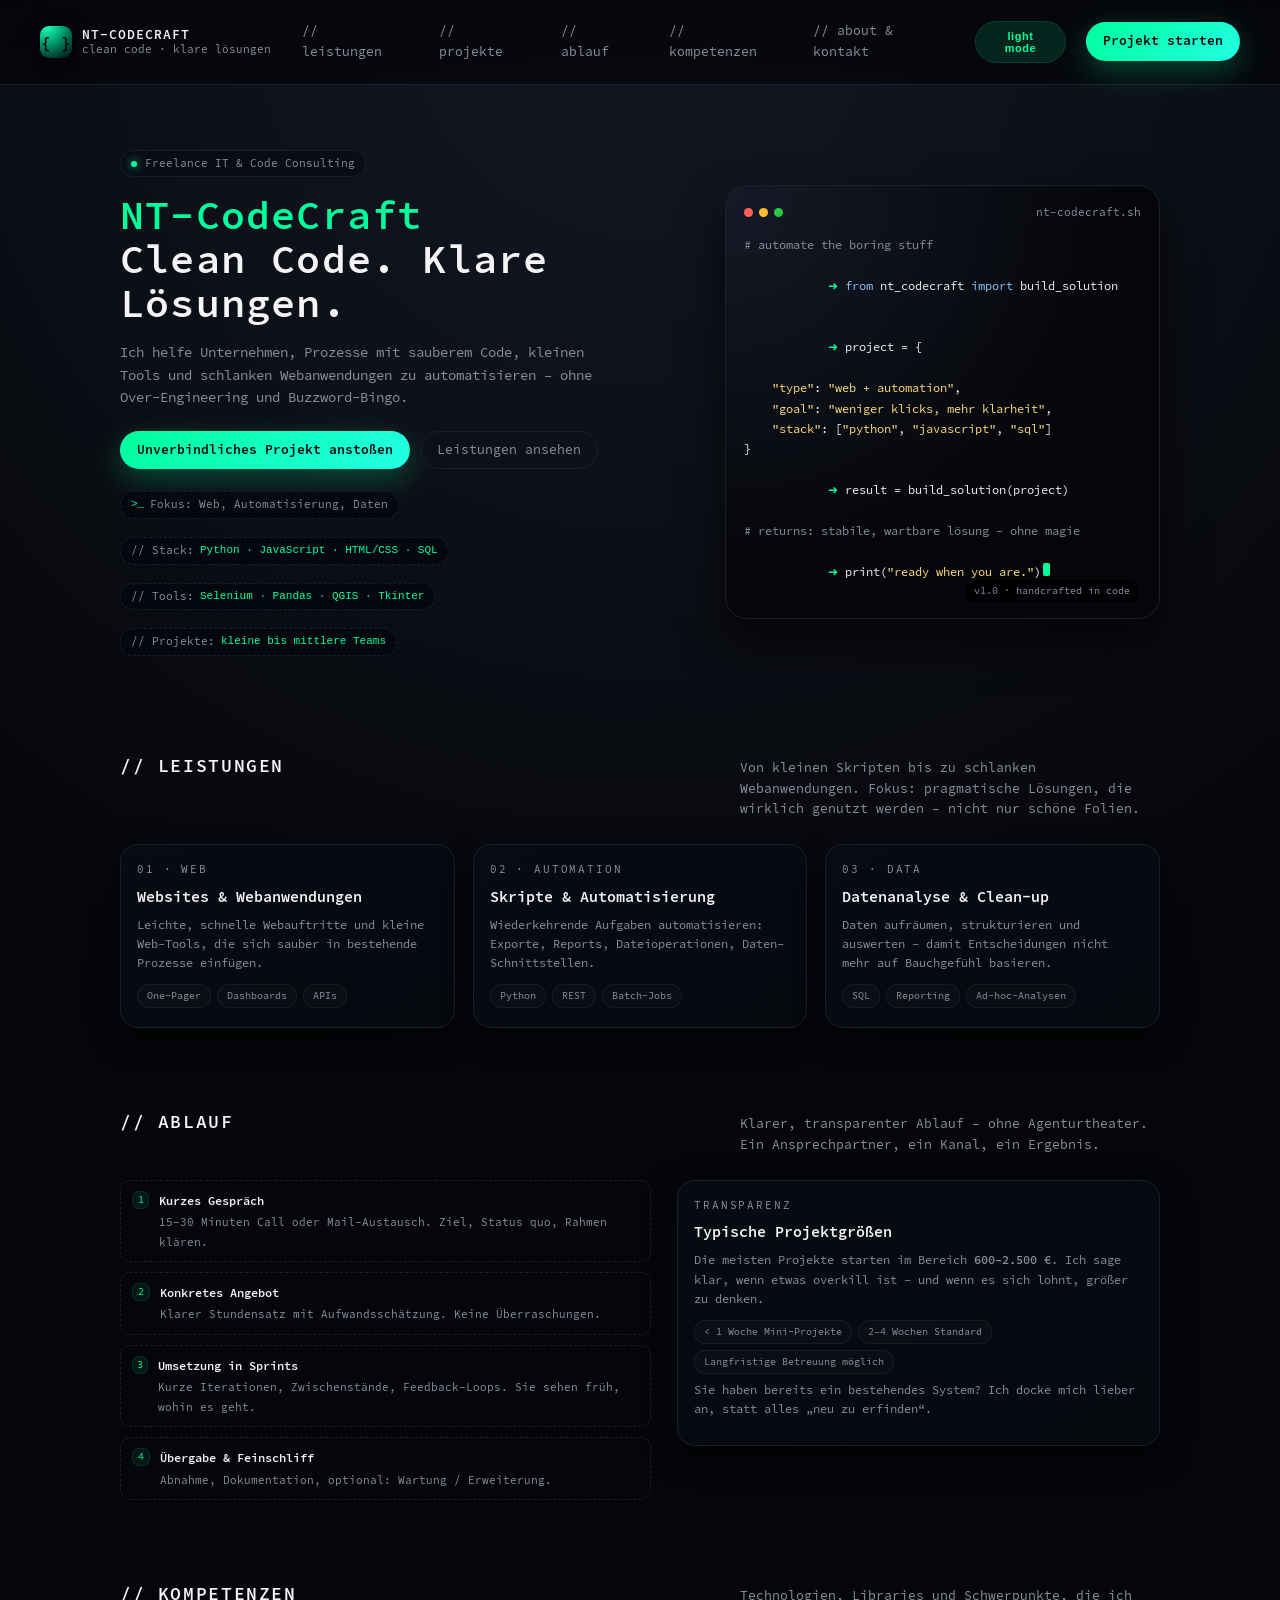
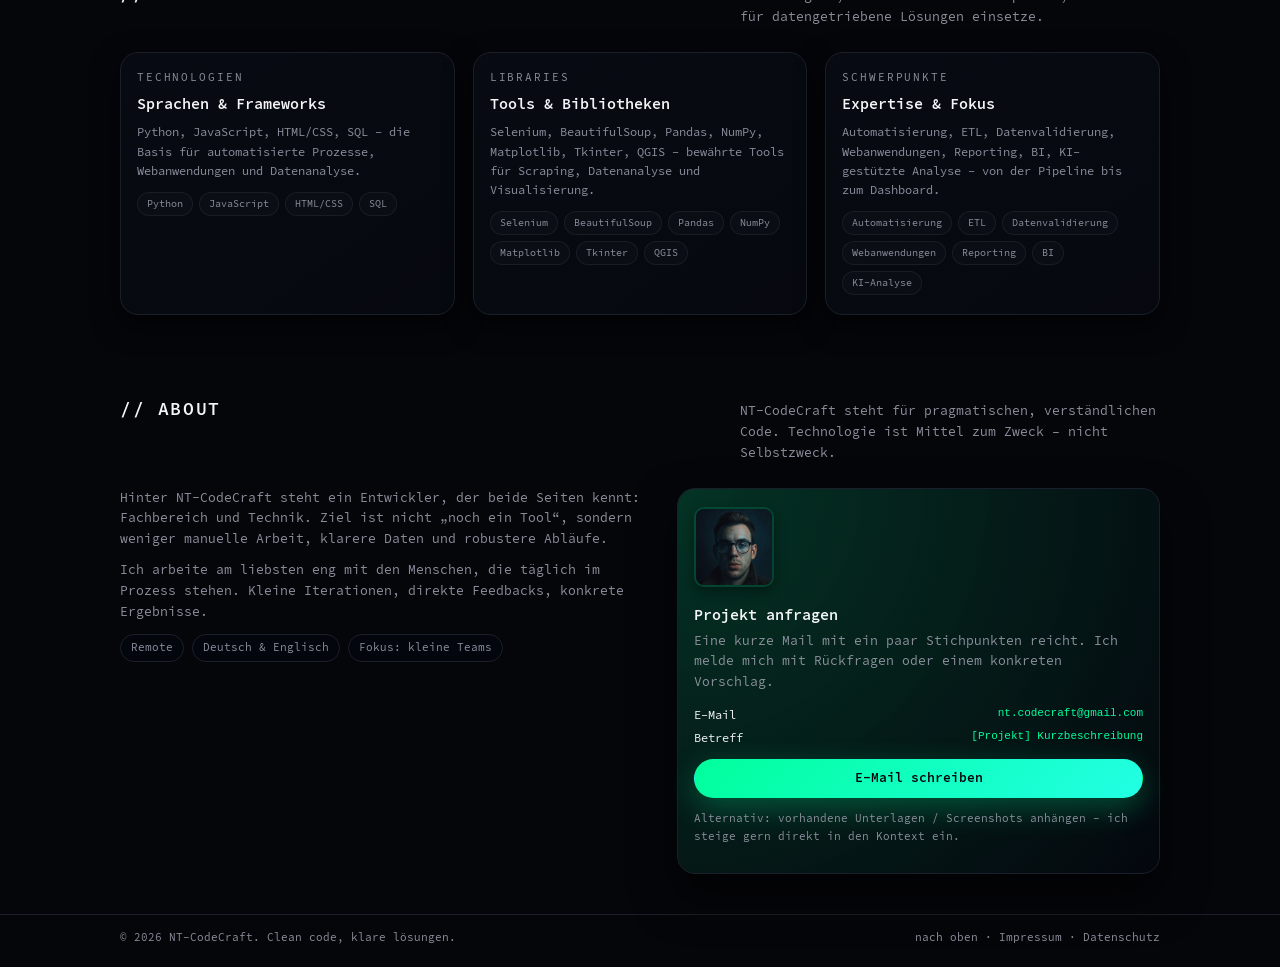
==== commit fecea3f8: "Hoste Source Code Pro lokal statt über Google Fonts Schriftarten (Light/Regular/Medium/Semibold) lie" ====
--- a/index.html
+++ b/index.html
@@ -8,6 +8,7 @@
   <meta name="viewport" content="width=device-width, initial-scale=1" />
   <meta name="referrer" content="strict-origin-when-cross-origin" />
   <meta http-equiv="Content-Security-Policy" content="default-src 'self'; base-uri 'self'; form-action 'self'; object-src 'none'; img-src 'self' data:; style-src 'self' 'unsafe-inline'; script-src 'self' 'unsafe-inline'; font-src 'self'; connect-src 'self'; upgrade-insecure-requests" />
+  <link rel="stylesheet" href="fonts/source-code-pro.css" />
 
   <style>
     :root {
--- a/fonts/source-code-pro.css
+++ b/fonts/source-code-pro.css
@@ -0,0 +1,32 @@
+/* Source Code Pro – lokal gehostet (SIL Open Font License 1.1), siehe fonts/LICENSE.txt */
+@font-face {
+  font-family: "Source Code Pro";
+  font-style: normal;
+  font-weight: 300;
+  font-display: swap;
+  src: url("SourceCodePro-Light.woff2") format("woff2");
+}
+
+@font-face {
+  font-family: "Source Code Pro";
+  font-style: normal;
+  font-weight: 400;
+  font-display: swap;
+  src: url("SourceCodePro-Regular.woff2") format("woff2");
+}
+
+@font-face {
+  font-family: "Source Code Pro";
+  font-style: normal;
+  font-weight: 500;
+  font-display: swap;
+  src: url("SourceCodePro-Medium.woff2") format("woff2");
+}
+
+@font-face {
+  font-family: "Source Code Pro";
+  font-style: normal;
+  font-weight: 600;
+  font-display: swap;
+  src: url("SourceCodePro-Semibold.woff2") format("woff2");
+}
